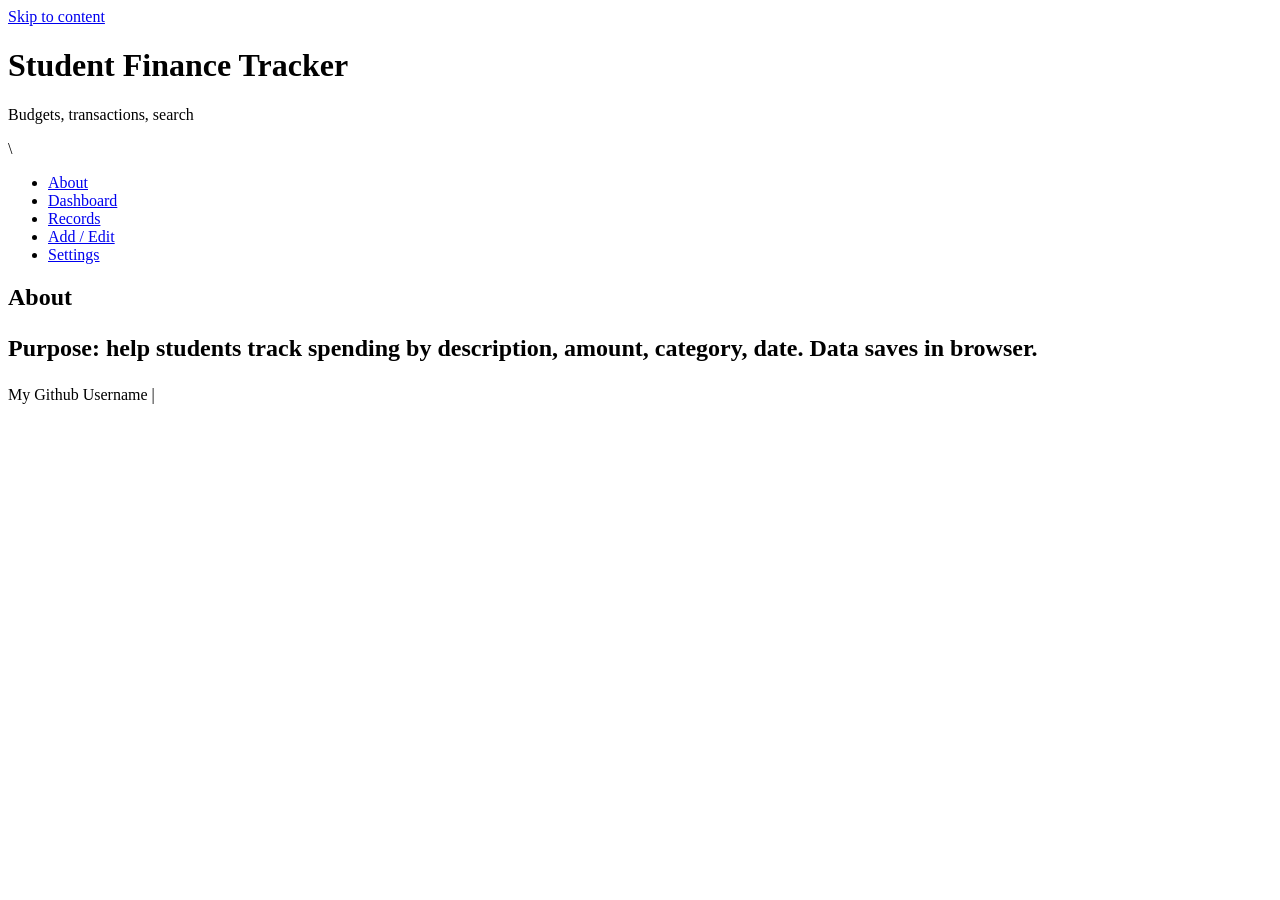
==== index.html @ dc7d9f17 "Initial commit" ====
<!DOCTYPE html>
<html lang="en">
<head>
    <meta charset="UTF-8">
    <meta name="viewport" content="width=device-width, initial-scale=1.0">
    <title>Student Finance Tracker</title>

    <link rel = "stylesheet" href="styles/main.css">
</head>
<body>
 <a class="skip-link" href="#main">Skip to content</a>

 <header>
<h1> Student Finance Tracker</h1>
<p> Budgets, transactions, search</p>
<nav aria-label="Main navigation">\
<ul>
<li><a href="#about">About</a></li>
<li><a href="#dashboard">Dashboard</a></li>
<li><a href="#records">Records</a></li>
<li><a href="#form-section">Add / Edit</a></li>
<li><a href="#settings">Settings</a></li>

</ul>
</nav>

</header>
<main id = "main" tabindex="-1">
<section id = "about" aria-labelledby="about-h">
<h2 id = "about-h">About
<p>Purpose: help students track spending by description, amount, category, date. Data saves in browser.</p></h2>
<Contact: <a href="https://github.com/Kabi-J-Paul">My Github Username</a> | 
</section>




</main>
</body>

</html>
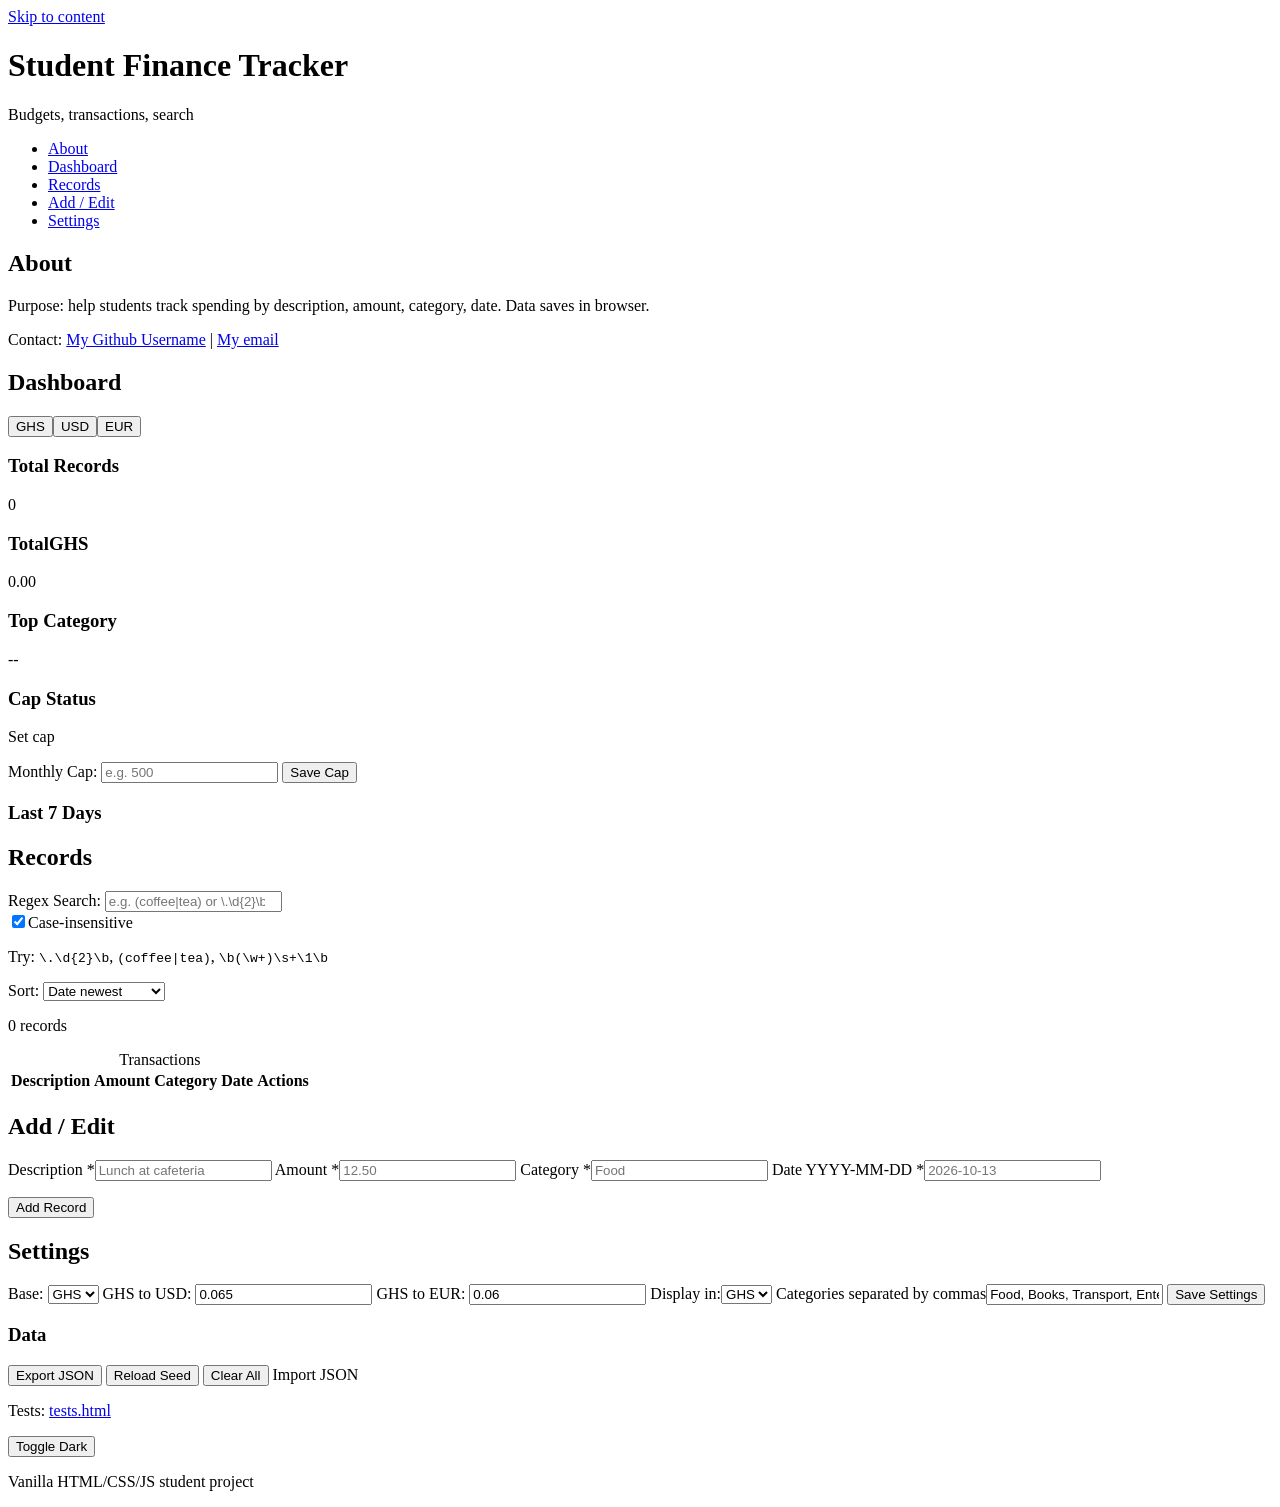
==== commit 21551301: "M1 - Spec & Wireframes (10%): sketches, data model, a11y plan" ====
--- a/index.html
+++ b/index.html
@@ -13,7 +13,7 @@
  <header>
 <h1> Student Finance Tracker</h1>
 <p> Budgets, transactions, search</p>
-<nav aria-label="Main navigation">\
+<nav aria-label="Main navigation">
 <ul>
 <li><a href="#about">About</a></li>
 <li><a href="#dashboard">Dashboard</a></li>
@@ -22,20 +22,102 @@
 <li><a href="#settings">Settings</a></li>
 
 </ul>
+
 </nav>
 
 </header>
 <main id = "main" tabindex="-1">
 <section id = "about" aria-labelledby="about-h">
-<h2 id = "about-h">About
-<p>Purpose: help students track spending by description, amount, category, date. Data saves in browser.</p></h2>
-<Contact: <a href="https://github.com/Kabi-J-Paul">My Github Username</a> | 
+<h2 id = "about-h">About</h2>
+<p>Purpose: help students track spending by description, amount, category, date. Data saves in browser.</p>
+<p>Contact: <a href="https://github.com/Kabi-J-Paul">My Github Username</a> | <a href="k.kabi@alustudent.com">My email</a></p>
+</section>
+<section id="dashboard" aria-labelledby="dash-h">
+<h2 id = "dash-h">Dashboard</h2>
+<div><button type="button" data-curr = "GHS">GHS</button><button type="button" data-curr="USD">USD</button><button type="button" data-curr="EUR">EUR</button></div>
+<div class="stats-grid">
+<div class="stat-card"><h3>Total Records</h3><p id = "stat-total">0</p></div>
+<div class="stat-card"><h3>Total<span id="stat-currency">GHS</span></h3><p id="stat-sum">0.00</p></div>
+<div class="stat-card"><h3>Top Category</h3><p id="stat-top">--</p></div>
+<div class="stat-card"><h3>Cap Status</h3><p id="stat-cap-msg">Set cap</p></div>
+
+</div>
+<label for="cap-input">Monthly Cap:</label>
+<input id="cap-input" placeholder="e.g. 500">
+<button id="cap-save" type="button">Save Cap</button>
+<p id="cap-live" role="status" aria-live="polite" class = "live-msg"></p>
+<h3>Last 7 Days</h3>
+<div id="trend-chart" class="trend" role="img" aria-label="7 day bar chart"></div>
+</section>
+<section id="records" aria-labelledby="rec-h">
+<h2 id="rec-h">Records</h2>
+<label for="search-input">Regex Search:</label>
+<input id="search-input" type="search" placeholder="e.g. (coffee|tea) or \.\d{2}\b">
+<div><input type = "checkbox" id="search-case"  checked><label for="search-case" style = "display: inline">Case-insensitive</label></div>
+<p id="search-error" class="error" role="alert" hidden></p>
+<p class="hint"> Try: <code>\.\d{2}\b</code>, <code>(coffee|tea)</code>, <code>\b(\w+)\s+\1\b</code></p>
+<label for="sort-select">Sort:</label>
+<select id="sort-select">
+<option value="date-desc">Date newest</option>
+<option value="date-asc">Date Oldest</option>
+<option value="desc-az">Description A-Z</option>
+<option value="amount-asc">Amount low-high</option>
+<option value="amount-desc">Amount high-low</option>
+</select>
+
+<p id="record-count" role="status">0 records</p>
+<div class="table-wrap" role="region" aria-label="Transactions" tabindex="0">
+<table>
+<caption>Transactions</caption>
+<thead><tr><th>Description</th><th>Amount</th><th>Category</th><th>Date</th><th>Actions</th></tr></thead>
+<tbody id="records-body"></tbody>
+
+</table>
+<p id="no-records" hidden>No records yet.</p>
+<div id="cards-container"></div>
+</div>
+</section>
+<section id="form-section" aria-labelledby="form-h">
+<h2 id="form-h">Add / Edit</h2>
+<form id="record-form" novalidate>
+<input type="hidden" id="f-id">
+<label for="f-desc">Description *</label><input id="f-desc" maxlength="80" placeholder="Lunch at cafeteria"><small class="error" id="e-desc"></small>
+<label for="f-amount">Amount *</label><input id="f-amount" placeholder="12.50"><small class="error" id="e-amount"></small>
+<label for="f-cat">Category *</label><input id="f-cat" list="cat-list" placeholder="Food"><datalist id="cat-list"></datalist><small class="error" id="e-cat"></small>
+<label for="f-date">Date YYYY-MM-DD *</label><input id="f-date" placeholder="2026-10-13"><small class="error" id="e-date"></small>
+<p id="form-status" role="status"></p>
+<button type="submit" id="form-submit">Add Record</button>
+<button type="button" id="form-cancel" hidden>cancel</button>
+</form>
+</section>
+
+<section id="settings" aria-labelledby="set-h">
+<h2 id="set-h">Settings</h2>
+<label for="s-base">Base: </label><select id="s-base"><option>GHS</option><option>USD</option><option>EUR</option></select>
+<label for="s-usd">GHS to USD: </label><input id="s-usd" value = "0.065">
+<label for="s-eur">GHS to EUR: </label><input id="s-eur" value = "0.06">
+<label for="s-display">Display in:</label><select id="s-display"><option>GHS</option><option>USD</option><option>EUR</option></select>
+<label for="s-cats">Categories separated by commas</label><input id="s-cats" value="Food, Books, Transport, Entertainment, Fees, Other">
+<button id="settings-save" type="button">Save Settings</button>
+<h3>Data</h3>
+<button id="btn-export" type="button">Export JSON</button>
+<button id="btn-seed" type="button">Reload Seed</button>
+<button id="btn-clear" type="button">Clear All</button>
+<label for="file-import" class="file-btn" tabindex="0"> Import JSON </label>
+<input id="file-import" type="file" accept=".json" hidden>
+
+<p>Tests: <a href="tests.html">tests.html</a></p>
+<button id="theme-toggle" type="button">Toggle Dark </button>
+
 </section>
 
 
 
 
 </main>
+<footer><p>Vanilla HTML/CSS/JS student project</p></footer>
+<div id="toast" role="status" hidden></div>
+<script type="module" src="scripts/app.js"></script>
 </body>
 
 </html>
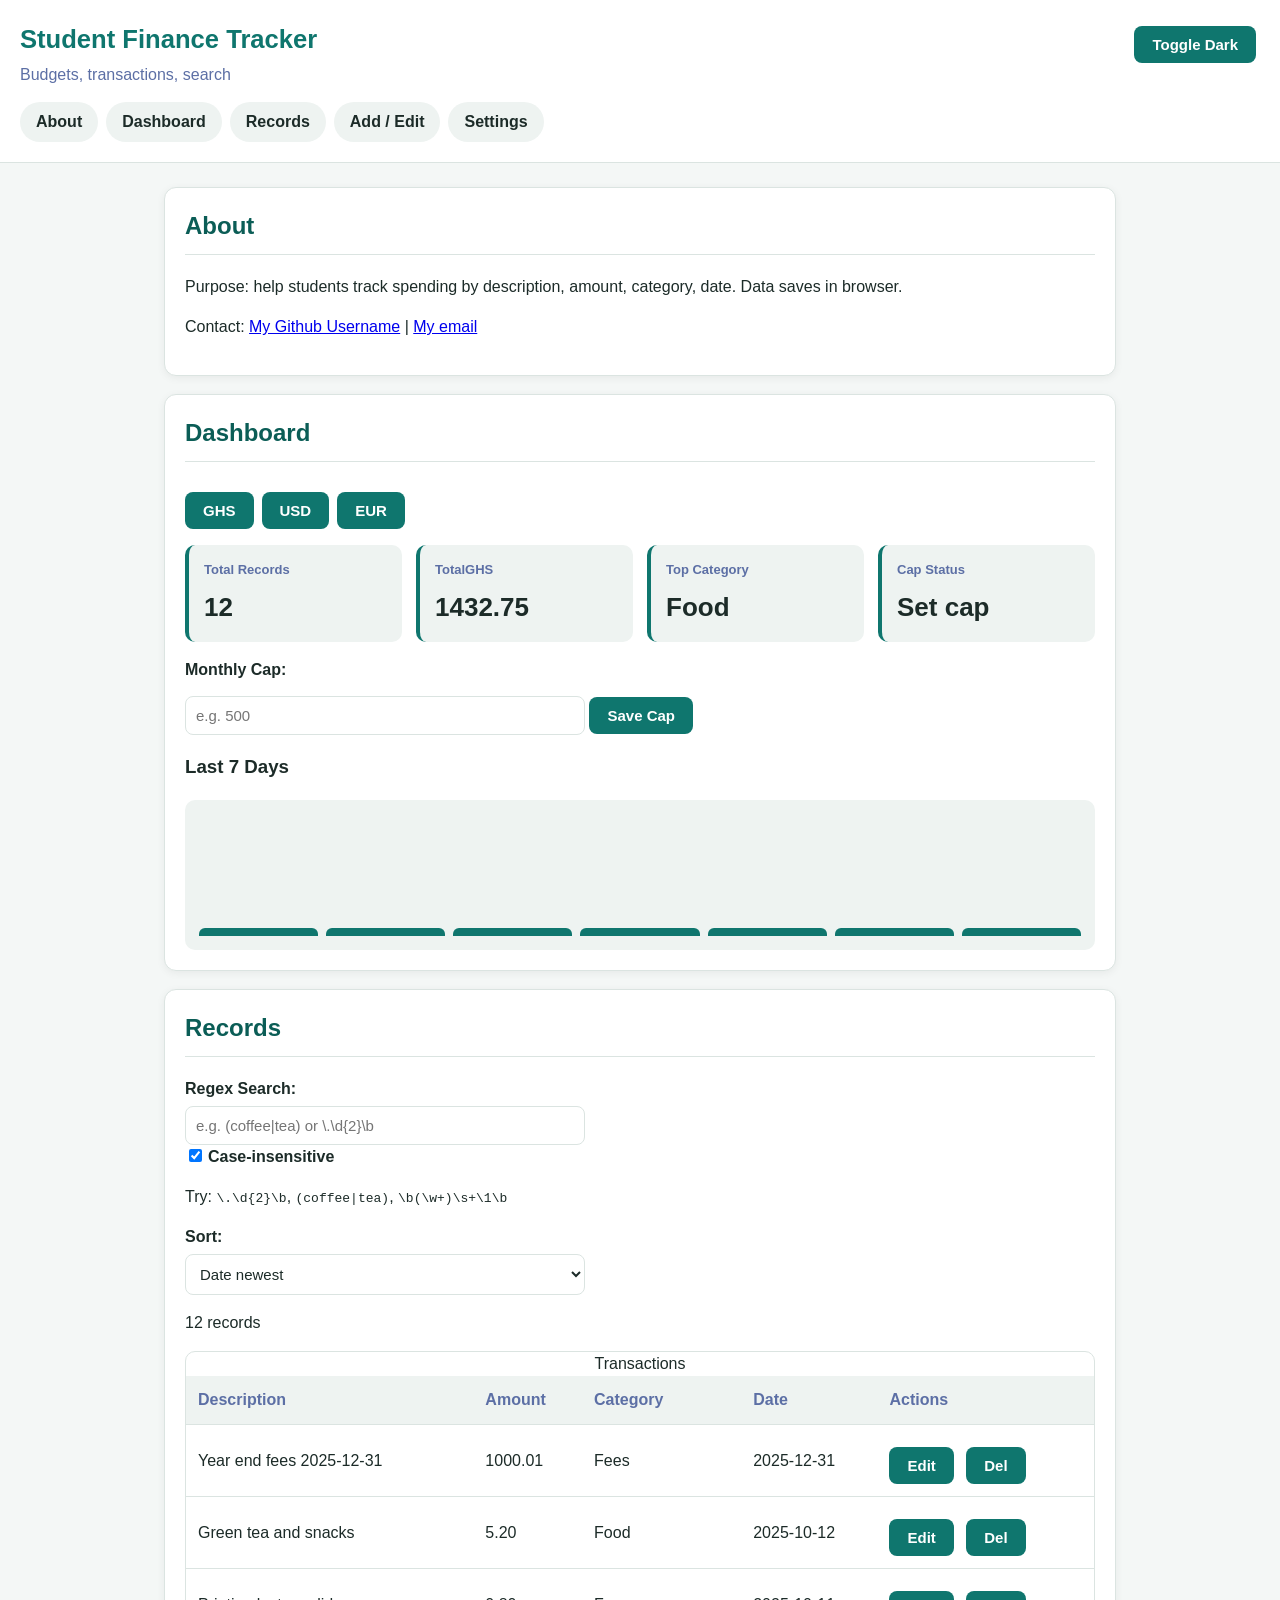
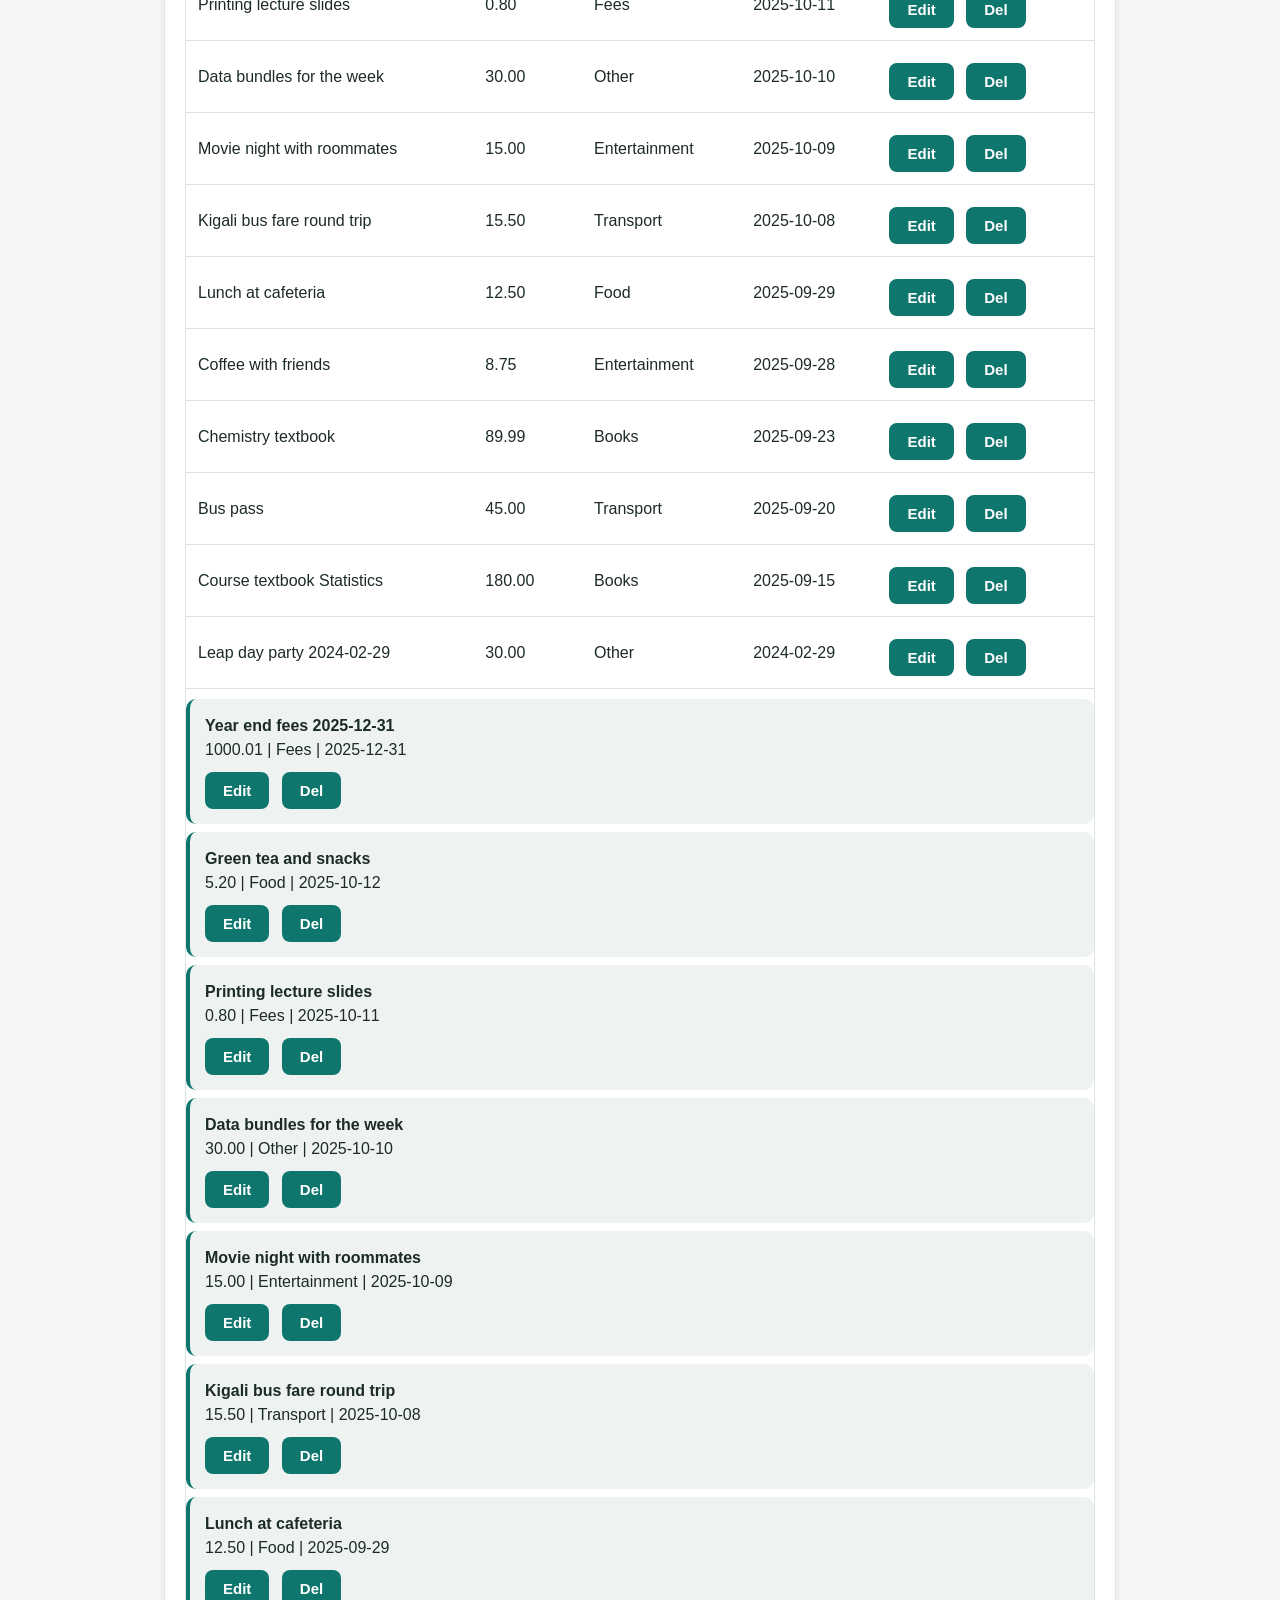
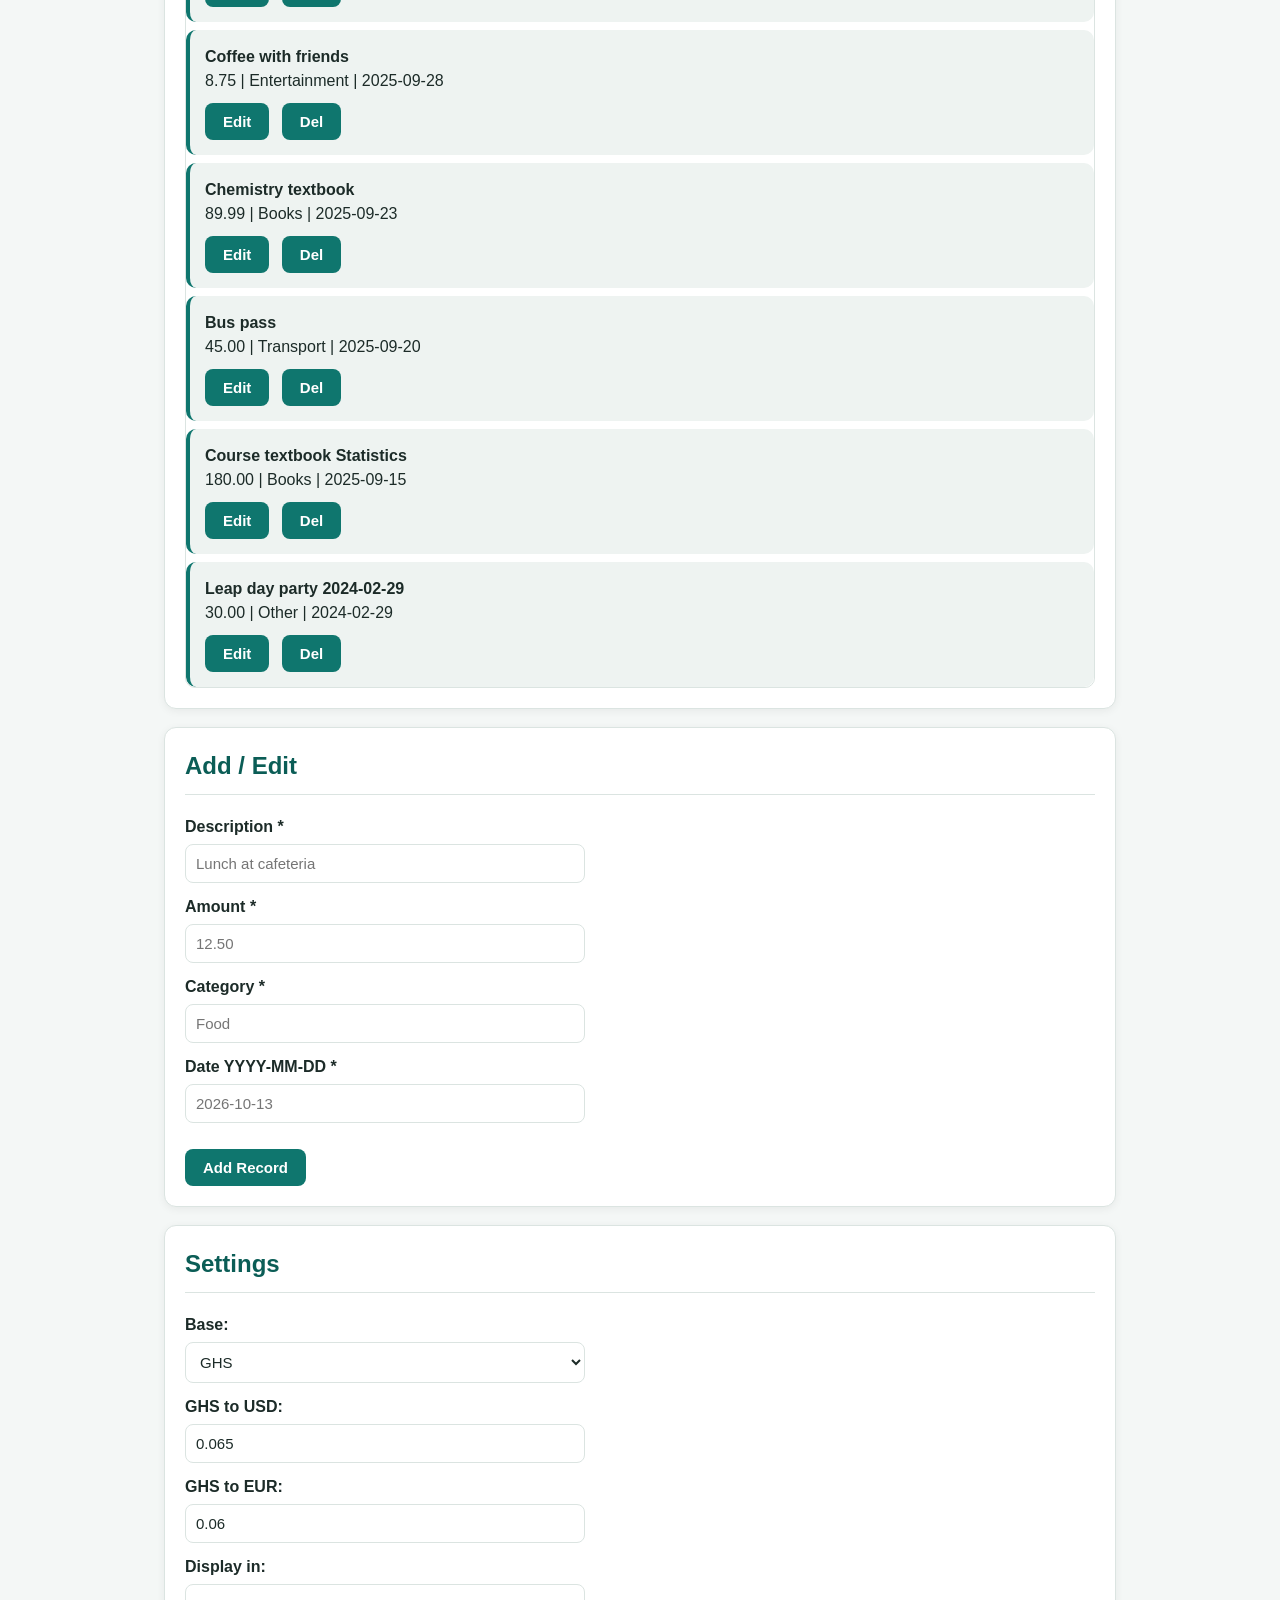
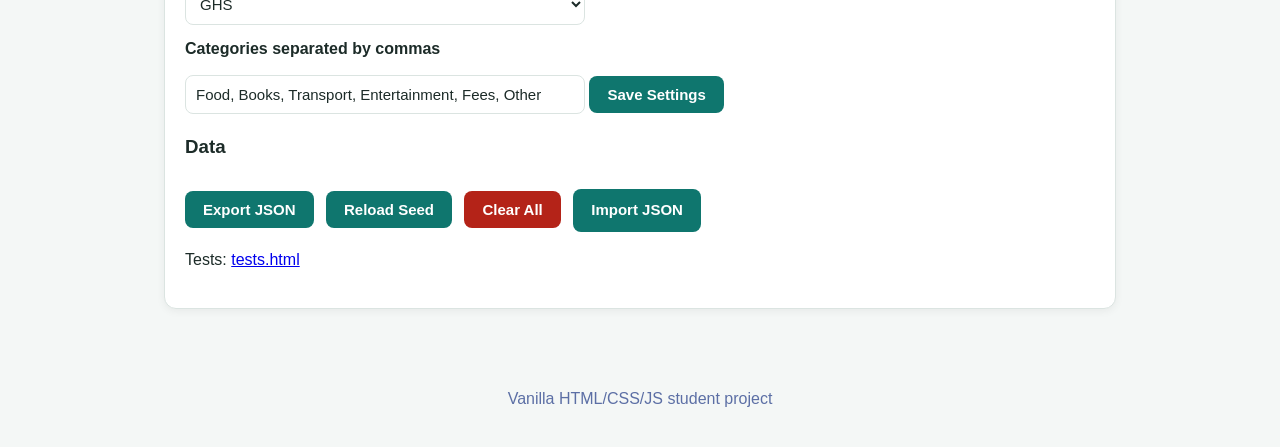
==== commit 2c744402: "M6 - Persistence + Import/Export + Settings : localStorage; JSON round-trip with validation; currenc" ====
--- a/index.html
+++ b/index.html
@@ -6,6 +6,9 @@
     <title>Student Finance Tracker</title>
 
     <link rel = "stylesheet" href="styles/main.css">
+    <script>
+        try{if(localStorage.getItem('sft-theme')==='dark')document.documentElement.classList.add('dark');}catch(e){}
+    </script>
 </head>
 <body>
  <a class="skip-link" href="#main">Skip to content</a>
@@ -13,6 +16,8 @@
  <header>
 <h1> Student Finance Tracker</h1>
 <p> Budgets, transactions, search</p>
+<button id="theme-toggle" type="button">Toggle Dark </button>
+
 <nav aria-label="Main navigation">
 <ul>
 <li><a href="#about">About</a></li>
@@ -107,7 +112,6 @@
 <input id="file-import" type="file" accept=".json" hidden>
 
 <p>Tests: <a href="tests.html">tests.html</a></p>
-<button id="theme-toggle" type="button">Toggle Dark </button>
 
 </section>
 
--- a/styles/main.css
+++ b/styles/main.css
@@ -0,0 +1,306 @@
+:root {
+--bg: #f4f7f6;
+--card: #ffffff;
+--light: #eef3f1;
+--text: #1c2b28;
+--gray: #5c6fa5;
+--border: #dbe4e1;
+--teal: #0f766e;
+--teal-dark: #0b5d56;
+--red: #b42318;
+--gold: #c9a86a;
+
+}
+
+html.dark {
+--bg: #0f1716;
+--card: #172321;
+--light:  #1e2d2a;
+--text: #e6efed;
+--gray: #9bb0ab;
+--border: #2a3b38;
+--teal: #14b8a6;
+--teal-dark: #0d9488;
+--red: #ef4444;
+
+}
+html {
+    scroll-behavior: smooth;
+}
+
+#cards-container {
+    display: flex;
+    flex-direction: column;
+    gap: 8px;
+    margin-top: 10px;
+}
+
+nav a:focus{
+    background-color: var(--teal);
+    color: white;
+}
+
+* {
+    box-sizing: border-box;
+}
+
+[hidden] {
+
+    display: none !important;
+}
+body {
+    margin: 0;
+    font-family: Arial, Helvetica, sans-serif;
+    line-height: 1.5;
+    color: var(--text);
+    background-color: var(--bg);
+
+}
+
+.skip-link {
+    position: absolute;
+    top: -50px;
+    left: 10px;
+    padding: 8px 16px;
+    background-color: var(--teal);
+    color: white;
+    border-radius: 0 0 8px 8px;
+    font-weight: bold;
+}
+.skip-link:focus {
+    top: 0;
+}
+:focus-visible {
+    outline: 3px solid var(--gold);
+    outline-offset: 2px;
+}
+header {
+    background-color: var(--card);
+    border-bottom:1px solid var(--border);
+    padding: 20px;
+    position: sticky;
+    top: 0;
+    z-index: 20;
+}
+#theme-toggle {
+
+    position: absolute;
+    top:16px;
+    right: 16px;
+}
+
+header h1 {
+    margin: 0;
+    color: var(--teal);
+    font-size:1.6rem;
+}
+header p {
+    margin: 5px 0 15px;
+    color: var(--gray);
+}
+nav ul {
+    list-style: none;
+    margin: 0;
+    padding: 0;
+    display: flex;
+    flex-direction: column;
+    gap: 8px;
+}
+nav a {
+    display: block;
+    padding: 8px 16px;
+    border-radius: 999px;
+    color: var(--text);
+    text-decoration: none;
+    background-color: var(--light);
+    font-weight: bold;
+    text-align: center;
+    transition: transform 0.2s ease;
+}
+
+nav a:hover {
+    background-color: var(--teal);
+    color: white;
+    transform: scale(1.08);
+}
+main {
+    max-width: 1000px;
+    margin: 0 auto;
+    padding: 16px;
+
+}
+section {
+    background-color: var(--card);
+    border: 1px solid var(--border);
+    border-radius: 12px;
+    padding: 20px;
+    margin-bottom: 18px;
+    box-shadow: 0 2px 8px rgba(0, 0, 0, 0.06);
+    scroll-margin-top: 150px;
+}
+section h2 {
+    margin-top: 0;
+    padding-bottom: 10px;
+    border-bottom: 1px solid var(--border);
+    color: var(--teal-dark);
+}
+
+.stats-grid {
+    display: grid;
+    grid-template-columns: 1fr;
+    gap: 14px;
+    margin: 16px 0;
+}
+
+.stat-card {
+    background-color: var(--light);
+    border-left: 4px solid var(--teal);
+    border-radius: 10px;
+    padding: 15px;
+}
+
+.stat-card h3 {
+    margin: 0;
+    font-size: 13px;
+    color: var(--gray);
+}
+
+.stat-card p {
+    margin: 8px 0 0;
+    font-size: 26px;
+    font-weight: bold;
+}
+
+.stat-card {
+    transition: transform 0.2s;
+}
+
+.stat-card:hover {
+    transform: translateY(-3px);
+}
+button:hover {
+    background-color: var(--teal-dark);
+}
+
+.trend {
+    display: flex;
+    align-items: flex-end;
+    gap: 8px;
+    height: 150px;
+    padding: 14px;
+    background-color: var(--light);
+    border-radius: 10px;
+}
+
+.trend div {
+    flex: 1;
+    background-color: var(--teal);
+    border-radius: 6px 6px 0 0;
+    min-width: 28px;
+    color: white;
+    font-size: 11px;
+    text-align: center;
+}
+label {
+    display: block;
+    margin: 12px 0 5px;
+    font-weight: bold;
+}
+input,
+select {
+    width: 100%;
+    max-width: 400px;
+    padding: 10px;
+    font-size: 15px;
+    color: var(--text);
+    background-color: var(--card);
+    border: 1px solid var(--border);
+    border-radius: 8px;
+}
+input[type="checkbox"] {
+    width: auto;
+    margin-right: 6px;
+}
+button,
+.file-btn {
+    display: inline-block;
+    padding: 10px 18px;
+    margin: 10px 8px 0 0;
+    font-size: 15px;
+    font-weight: bold;
+    color: white;
+    background-color: var(--teal);
+    border: none;
+    border-radius: 8px;
+    cursor: pointer;
+}
+
+button:hover {
+
+    background-color: var(--teal-dark);
+}
+#btn-clear {
+    background-color: var(--red);
+}
+
+.error {
+    color: var(--red);
+    font-size: 14px;
+}
+
+mark {
+    background: #fef08a;
+    padding: 0 3px;
+}
+.table-wrap {
+    overflow-x: auto;
+    border: 1px solid var(--border);
+    border-radius: 10px;
+}
+table {
+    width: 100%;
+    border-collapse: collapse;
+    min-width: 620px;
+}
+th,
+td {
+    padding: 12px;
+    text-align: left;
+    border-bottom: 1px solid var(--border);
+}
+th {
+    background-color: var(--light);
+    color: var(--gray);
+}
+#toast {
+    position: fixed;
+    bottom: 20px;
+    right: 20px;
+    padding: 12px 20px;
+    border-radius: 20px;
+    background-color: var(--text);
+    color: var(--bg);
+}
+
+footer {
+    padding: 20px;
+    text-align: center;
+    color: var(--gray);
+}
+
+@media (min-width: 768px) {
+    nav ul {
+        flex-direction: row;
+    }
+    .stats-grid {
+        grid-template-columns: 1fr 1fr;
+    }
+}
+@media (min-width: 1024px) {
+    .stats-grid {
+        grid-template-columns: 1fr 1fr 1fr 1fr;
+    }
+    main {
+        padding: 24px;
+    }
+}
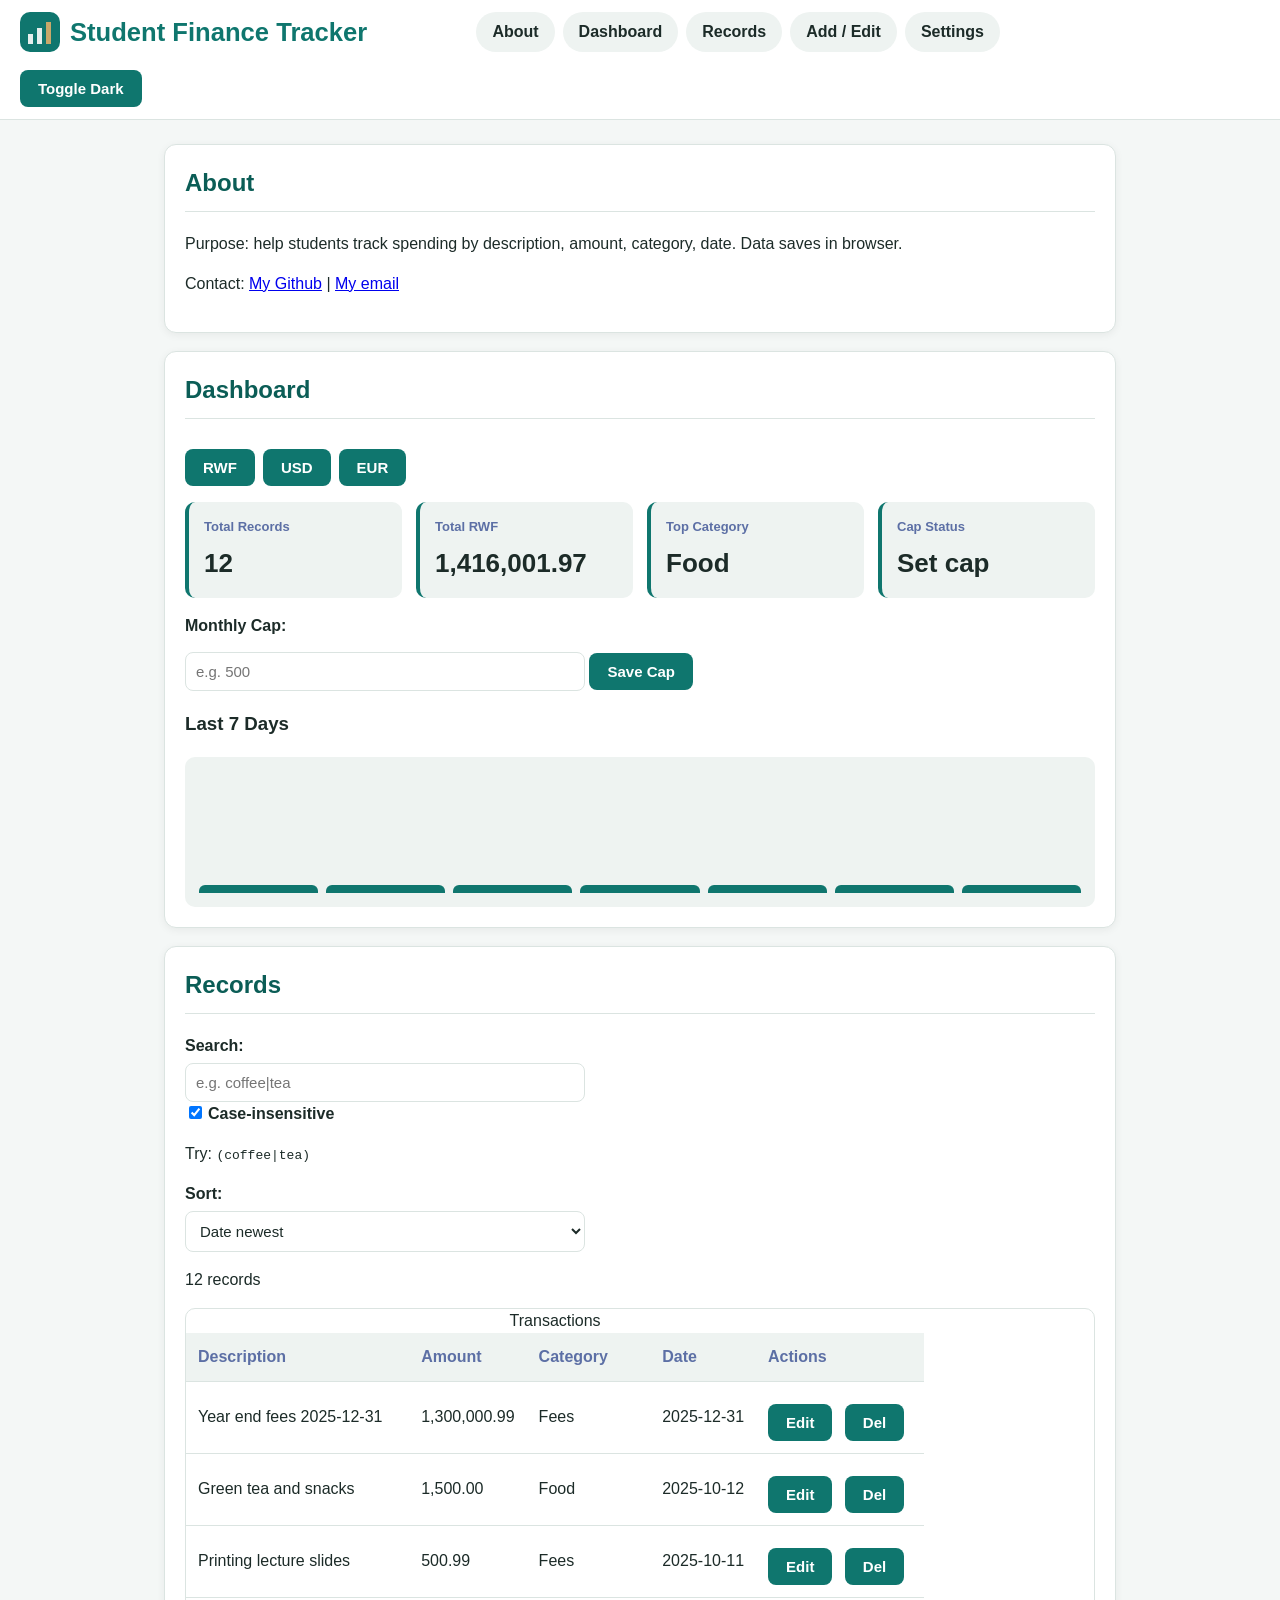
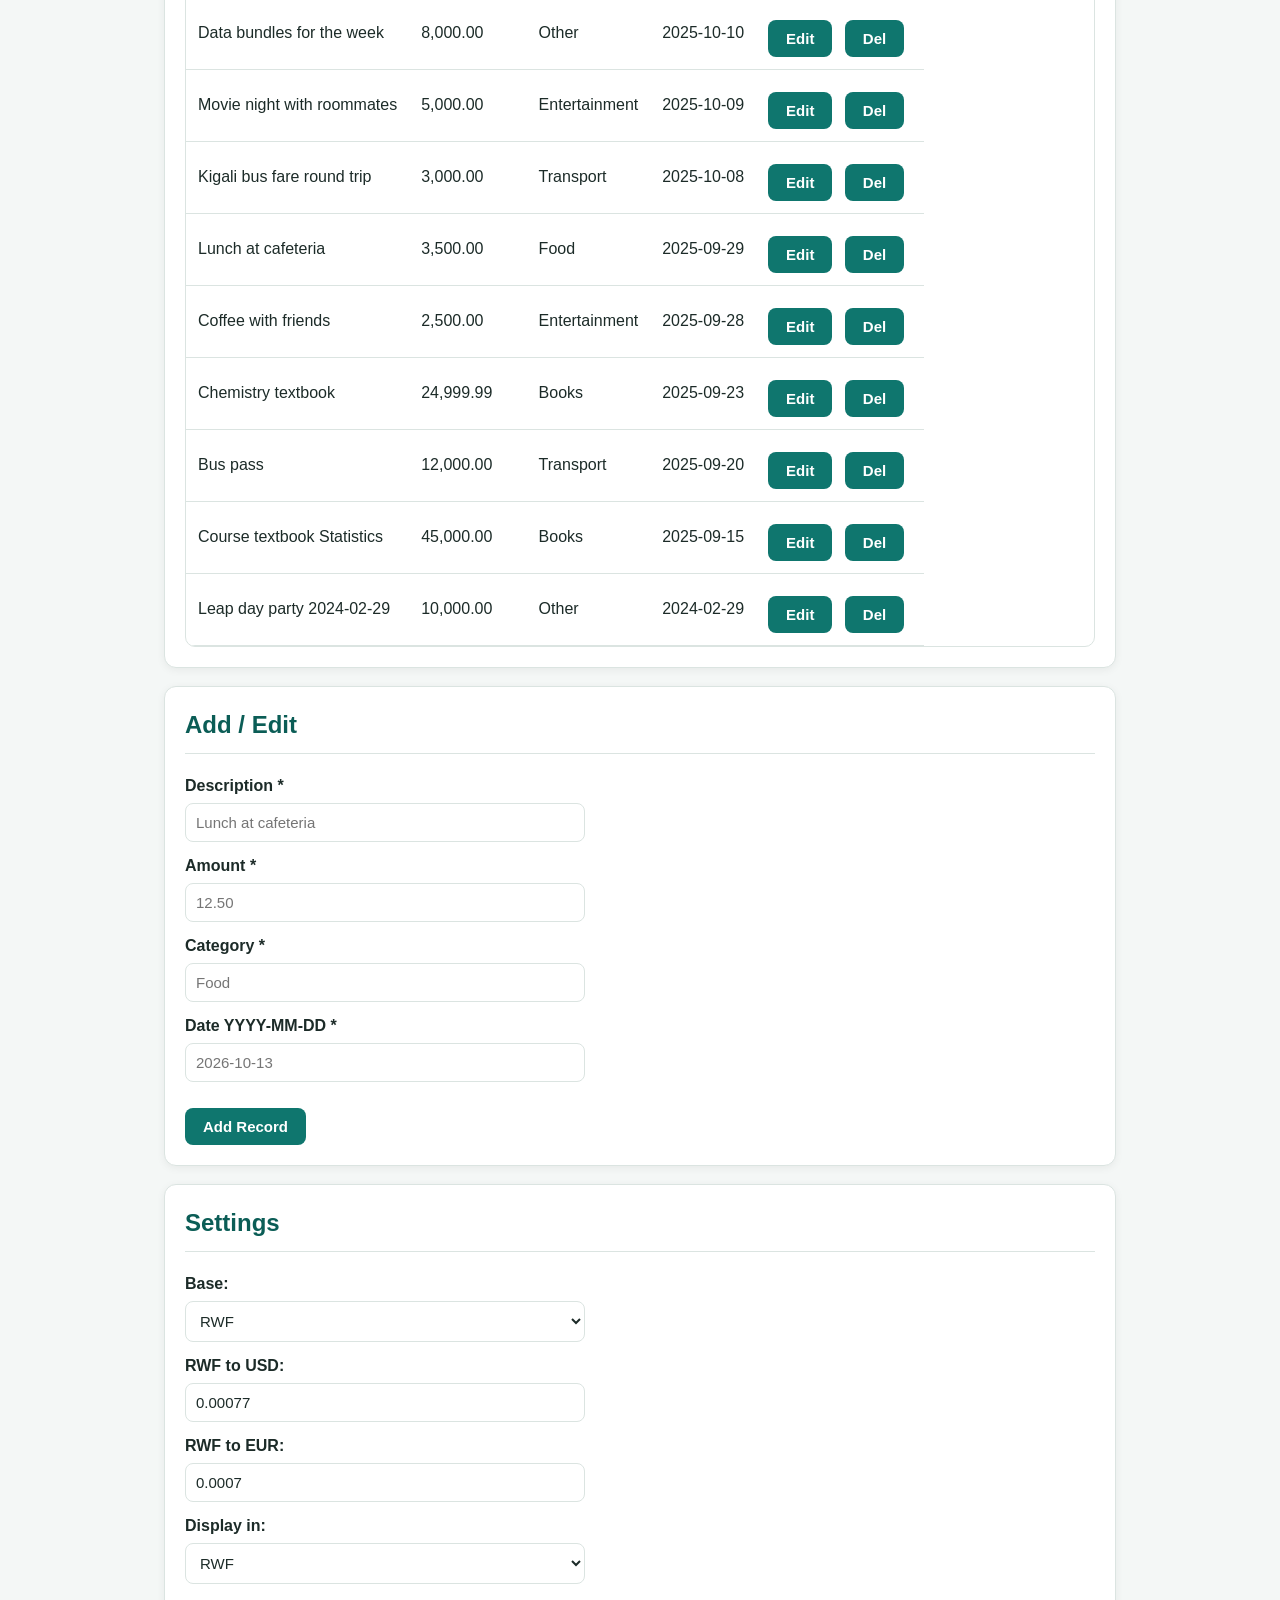
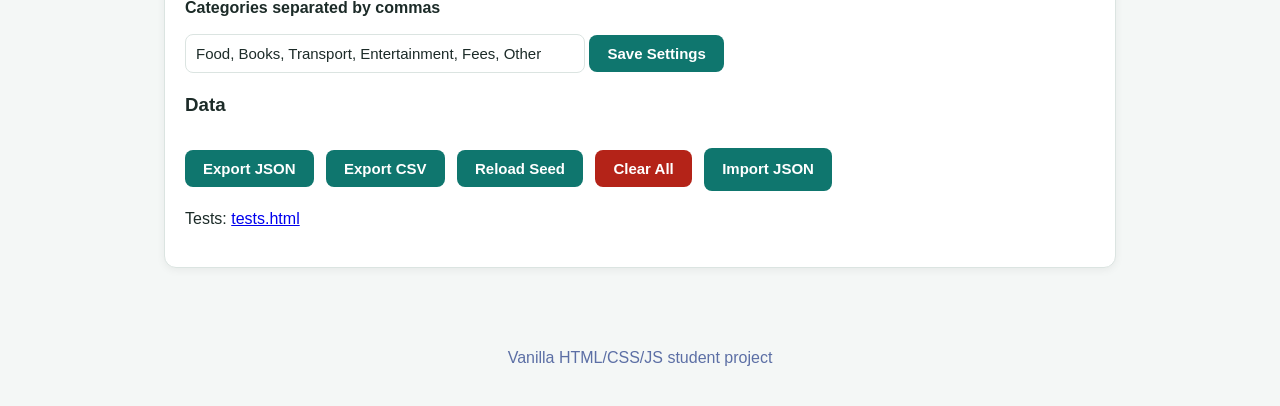
==== commit 3c921fb2: "M7 - Polish, accessibility and extra features,open commit message to see details Rework header/nav l" ====
--- a/index.html
+++ b/index.html
@@ -4,6 +4,7 @@
     <meta charset="UTF-8">
     <meta name="viewport" content="width=device-width, initial-scale=1.0">
     <title>Student Finance Tracker</title>
+    <link rel = "icon" type="img/svg+xml" href="assets/logo.svg">
 
     <link rel = "stylesheet" href="styles/main.css">
     <script>
@@ -14,9 +15,11 @@
  <a class="skip-link" href="#main">Skip to content</a>
 
  <header>
+<div class="brand">
+<img src="assets/logo.svg" alt="Student Finance Tracker logo" width="40" height="40">
 <h1> Student Finance Tracker</h1>
-<p> Budgets, transactions, search</p>
-<button id="theme-toggle" type="button">Toggle Dark </button>
+</div>
+
 
 <nav aria-label="Main navigation">
 <ul>
@@ -29,20 +32,20 @@
 </ul>
 
 </nav>
-
+<button id="theme-toggle" type="button">Toggle Dark </button>
 </header>
 <main id = "main" tabindex="-1">
 <section id = "about" aria-labelledby="about-h">
 <h2 id = "about-h">About</h2>
 <p>Purpose: help students track spending by description, amount, category, date. Data saves in browser.</p>
-<p>Contact: <a href="https://github.com/Kabi-J-Paul">My Github Username</a> | <a href="k.kabi@alustudent.com">My email</a></p>
+<p>Contact: <a href="https://github.com/Kabi-J-Paul">My Github</a> | <a href="mailto:k.kabi@alustudent.com">My email</a></p>
 </section>
 <section id="dashboard" aria-labelledby="dash-h">
 <h2 id = "dash-h">Dashboard</h2>
-<div><button type="button" data-curr = "GHS">GHS</button><button type="button" data-curr="USD">USD</button><button type="button" data-curr="EUR">EUR</button></div>
+<div><button type="button" data-curr = "RWF">RWF</button><button type="button" data-curr="USD">USD</button><button type="button" data-curr="EUR">EUR</button></div>
 <div class="stats-grid">
 <div class="stat-card"><h3>Total Records</h3><p id = "stat-total">0</p></div>
-<div class="stat-card"><h3>Total<span id="stat-currency">GHS</span></h3><p id="stat-sum">0.00</p></div>
+<div class="stat-card"><h3>Total <span id="stat-currency">RWF</span></h3><p id="stat-sum">0.00</p></div>
 <div class="stat-card"><h3>Top Category</h3><p id="stat-top">--</p></div>
 <div class="stat-card"><h3>Cap Status</h3><p id="stat-cap-msg">Set cap</p></div>
 
@@ -56,11 +59,11 @@
 </section>
 <section id="records" aria-labelledby="rec-h">
 <h2 id="rec-h">Records</h2>
-<label for="search-input">Regex Search:</label>
-<input id="search-input" type="search" placeholder="e.g. (coffee|tea) or \.\d{2}\b">
+<label for="search-input">Search:</label>
+<input id="search-input" type="search" placeholder="e.g. coffee|tea">
 <div><input type = "checkbox" id="search-case"  checked><label for="search-case" style = "display: inline">Case-insensitive</label></div>
 <p id="search-error" class="error" role="alert" hidden></p>
-<p class="hint"> Try: <code>\.\d{2}\b</code>, <code>(coffee|tea)</code>, <code>\b(\w+)\s+\1\b</code></p>
+<p class="hint"> Try: <code>(coffee|tea)</code></p>
 <label for="sort-select">Sort:</label>
 <select id="sort-select">
 <option value="date-desc">Date newest</option>
@@ -86,10 +89,10 @@
 <h2 id="form-h">Add / Edit</h2>
 <form id="record-form" novalidate>
 <input type="hidden" id="f-id">
-<label for="f-desc">Description *</label><input id="f-desc" maxlength="80" placeholder="Lunch at cafeteria"><small class="error" id="e-desc"></small>
-<label for="f-amount">Amount *</label><input id="f-amount" placeholder="12.50"><small class="error" id="e-amount"></small>
-<label for="f-cat">Category *</label><input id="f-cat" list="cat-list" placeholder="Food"><datalist id="cat-list"></datalist><small class="error" id="e-cat"></small>
-<label for="f-date">Date YYYY-MM-DD *</label><input id="f-date" placeholder="2026-10-13"><small class="error" id="e-date"></small>
+<label for="f-desc">Description *</label><input id="f-desc" maxlength="80" placeholder="Lunch at cafeteria" aria-describedby="e-desc"><small class="error" id="e-desc"></small>
+<label for="f-amount">Amount *</label><input id="f-amount" placeholder="12.50" aria-describedby="e-amount"><small class="error" id="e-amount"></small>
+<label for="f-cat">Category *</label><input id="f-cat" list="cat-list" placeholder="Food" aria-describedby="e-cat"><datalist id="cat-list"></datalist><small class="error" id="e-cat"></small>
+<label for="f-date">Date YYYY-MM-DD *</label><input id="f-date" placeholder="2026-10-13" aria-describedby="e-date"><small class="error" id="e-date"></small>
 <p id="form-status" role="status"></p>
 <button type="submit" id="form-submit">Add Record</button>
 <button type="button" id="form-cancel" hidden>cancel</button>
@@ -98,14 +101,15 @@
 
 <section id="settings" aria-labelledby="set-h">
 <h2 id="set-h">Settings</h2>
-<label for="s-base">Base: </label><select id="s-base"><option>GHS</option><option>USD</option><option>EUR</option></select>
-<label for="s-usd">GHS to USD: </label><input id="s-usd" value = "0.065">
-<label for="s-eur">GHS to EUR: </label><input id="s-eur" value = "0.06">
-<label for="s-display">Display in:</label><select id="s-display"><option>GHS</option><option>USD</option><option>EUR</option></select>
+<label for="s-base">Base: </label><select id="s-base"><option>RWF</option><option>USD</option><option>EUR</option></select>
+<label for="s-usd">RWF to USD: </label><input id="s-usd" value = "0.00077">
+<label for="s-eur">RWF to EUR: </label><input id="s-eur" value = "0.00070">
+<label for="s-display">Display in:</label><select id="s-display"><option>RWF</option><option>USD</option><option>EUR</option></select>
 <label for="s-cats">Categories separated by commas</label><input id="s-cats" value="Food, Books, Transport, Entertainment, Fees, Other">
 <button id="settings-save" type="button">Save Settings</button>
 <h3>Data</h3>
 <button id="btn-export" type="button">Export JSON</button>
+<button id="btn-export-csv" type="button">Export CSV</button>
 <button id="btn-seed" type="button">Reload Seed</button>
 <button id="btn-clear" type="button">Clear All</button>
 <label for="file-import" class="file-btn" tabindex="0"> Import JSON </label>
--- a/styles/main.css
+++ b/styles/main.css
@@ -35,6 +35,10 @@
     margin-top: 10px;
 }
 
+.table-wrap table {
+    display: none;
+}
+
 nav a:focus{
     background-color: var(--teal);
     color: white;
@@ -66,6 +70,7 @@
     color: white;
     border-radius: 0 0 8px 8px;
     font-weight: bold;
+    z-index: 30;
 }
 .skip-link:focus {
     top: 0;
@@ -77,16 +82,34 @@
 header {
     background-color: var(--card);
     border-bottom:1px solid var(--border);
-    padding: 20px;
+    padding: 12px 20px;
     position: sticky;
     top: 0;
     z-index: 20;
-}
+    display: flex;
+    flex-wrap: wrap;
+    align-items: center;
+    gap: 8px 16px;
+    justify-content: space-between;
+}
+
+.brand {
+    display: flex;
+    align-items: center;
+    gap: 10px;
+}
+.brand h1 {
+    margin: 0;
+}
+
+
 #theme-toggle {
 
-    position: absolute;
-    top:16px;
-    right: 16px;
+    position: static;
+}
+
+nav {
+    margin-right: 260px;
 }
 
 header h1 {
@@ -98,13 +121,16 @@
     margin: 5px 0 15px;
     color: var(--gray);
 }
+
 nav ul {
     list-style: none;
     margin: 0;
     padding: 0;
     display: flex;
-    flex-direction: column;
+    flex-direction: row;
     gap: 8px;
+    flex-wrap: wrap;
+
 }
 nav a {
     display: block;
@@ -136,7 +162,7 @@
     padding: 20px;
     margin-bottom: 18px;
     box-shadow: 0 2px 8px rgba(0, 0, 0, 0.06);
-    scroll-margin-top: 150px;
+    scroll-margin-top: 130px;
 }
 section h2 {
     margin-top: 0;
@@ -178,9 +204,7 @@
 .stat-card:hover {
     transform: translateY(-3px);
 }
-button:hover {
-    background-color: var(--teal-dark);
-}
+
 
 .trend {
     display: flex;
@@ -291,11 +315,26 @@
 @media (min-width: 768px) {
     nav ul {
         flex-direction: row;
+
     }
     .stats-grid {
         grid-template-columns: 1fr 1fr;
     }
-}
+
+    #cards-container {
+        display: none;
+    }
+        .table-wrap table {
+            display: block;
+        }
+
+    section {
+        scroll-margin-top: 90px;
+    }
+    }
+
+
+
 @media (min-width: 1024px) {
     .stats-grid {
         grid-template-columns: 1fr 1fr 1fr 1fr;
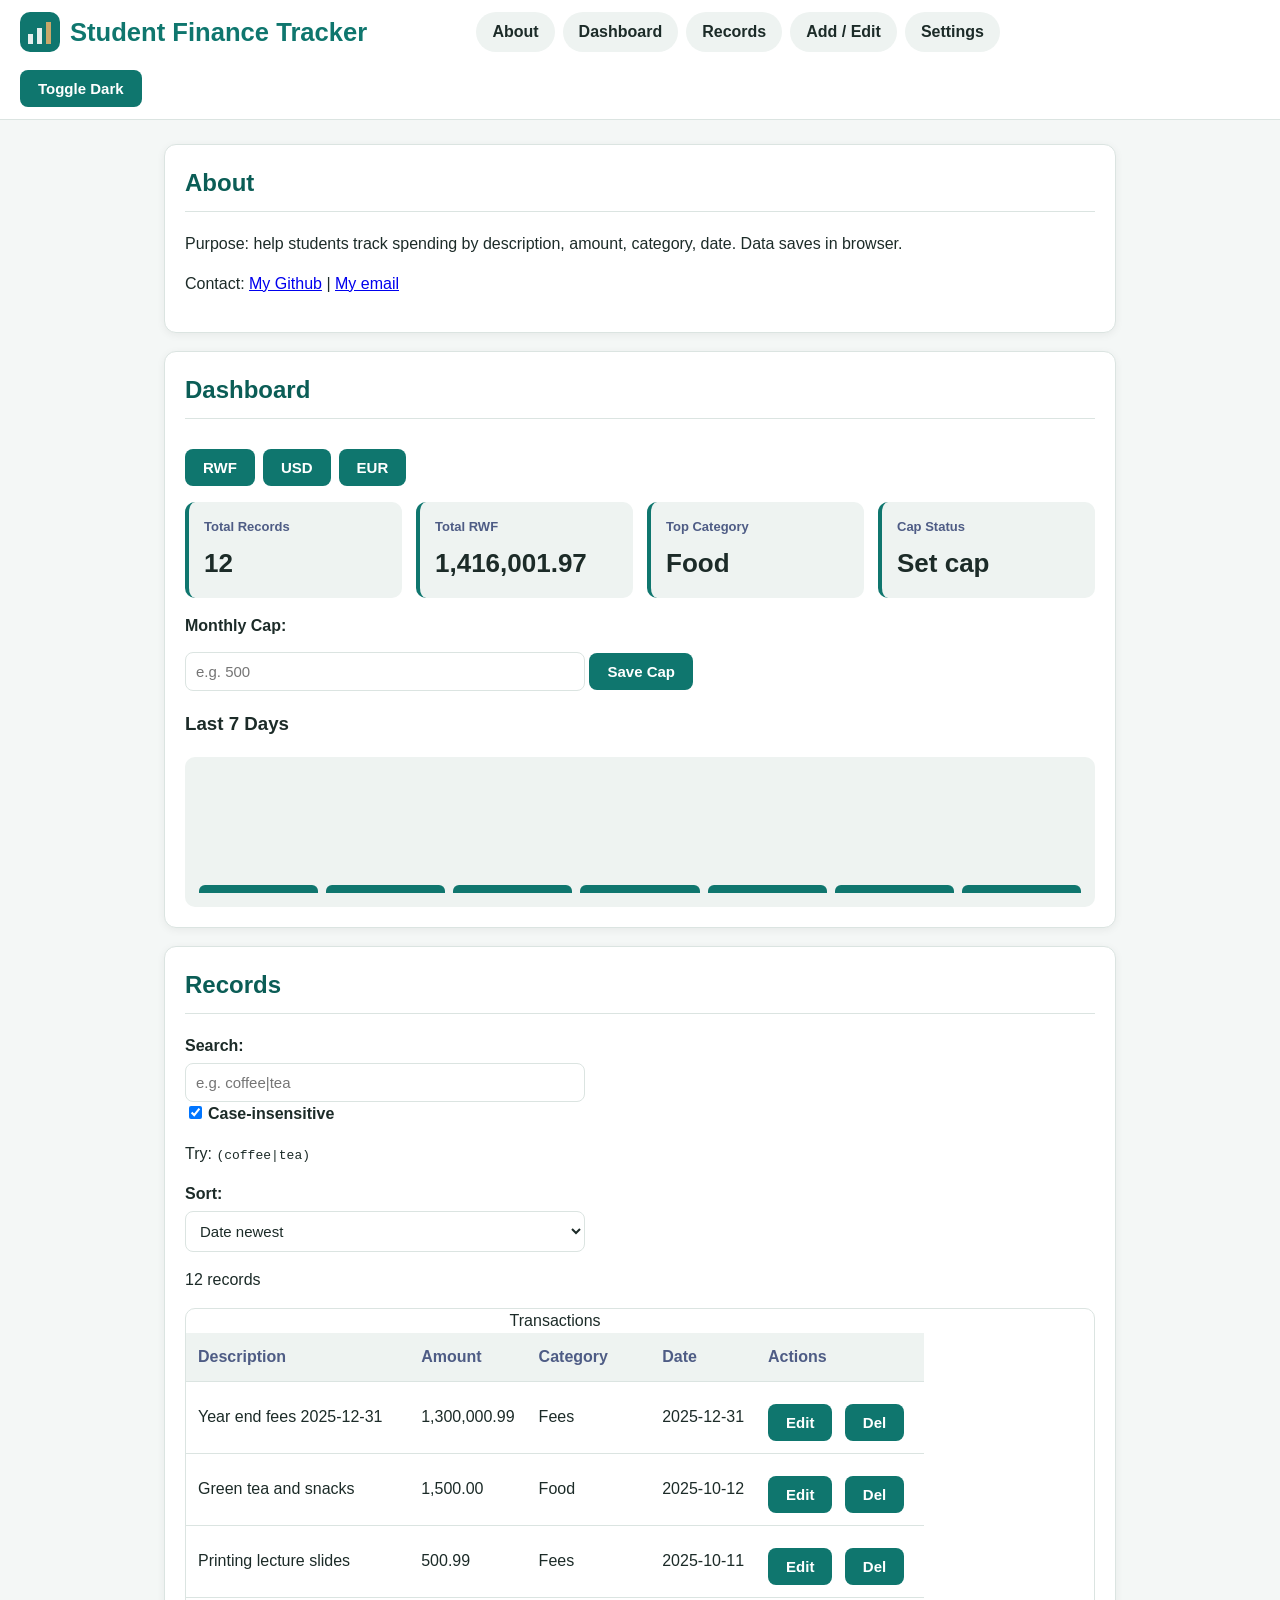
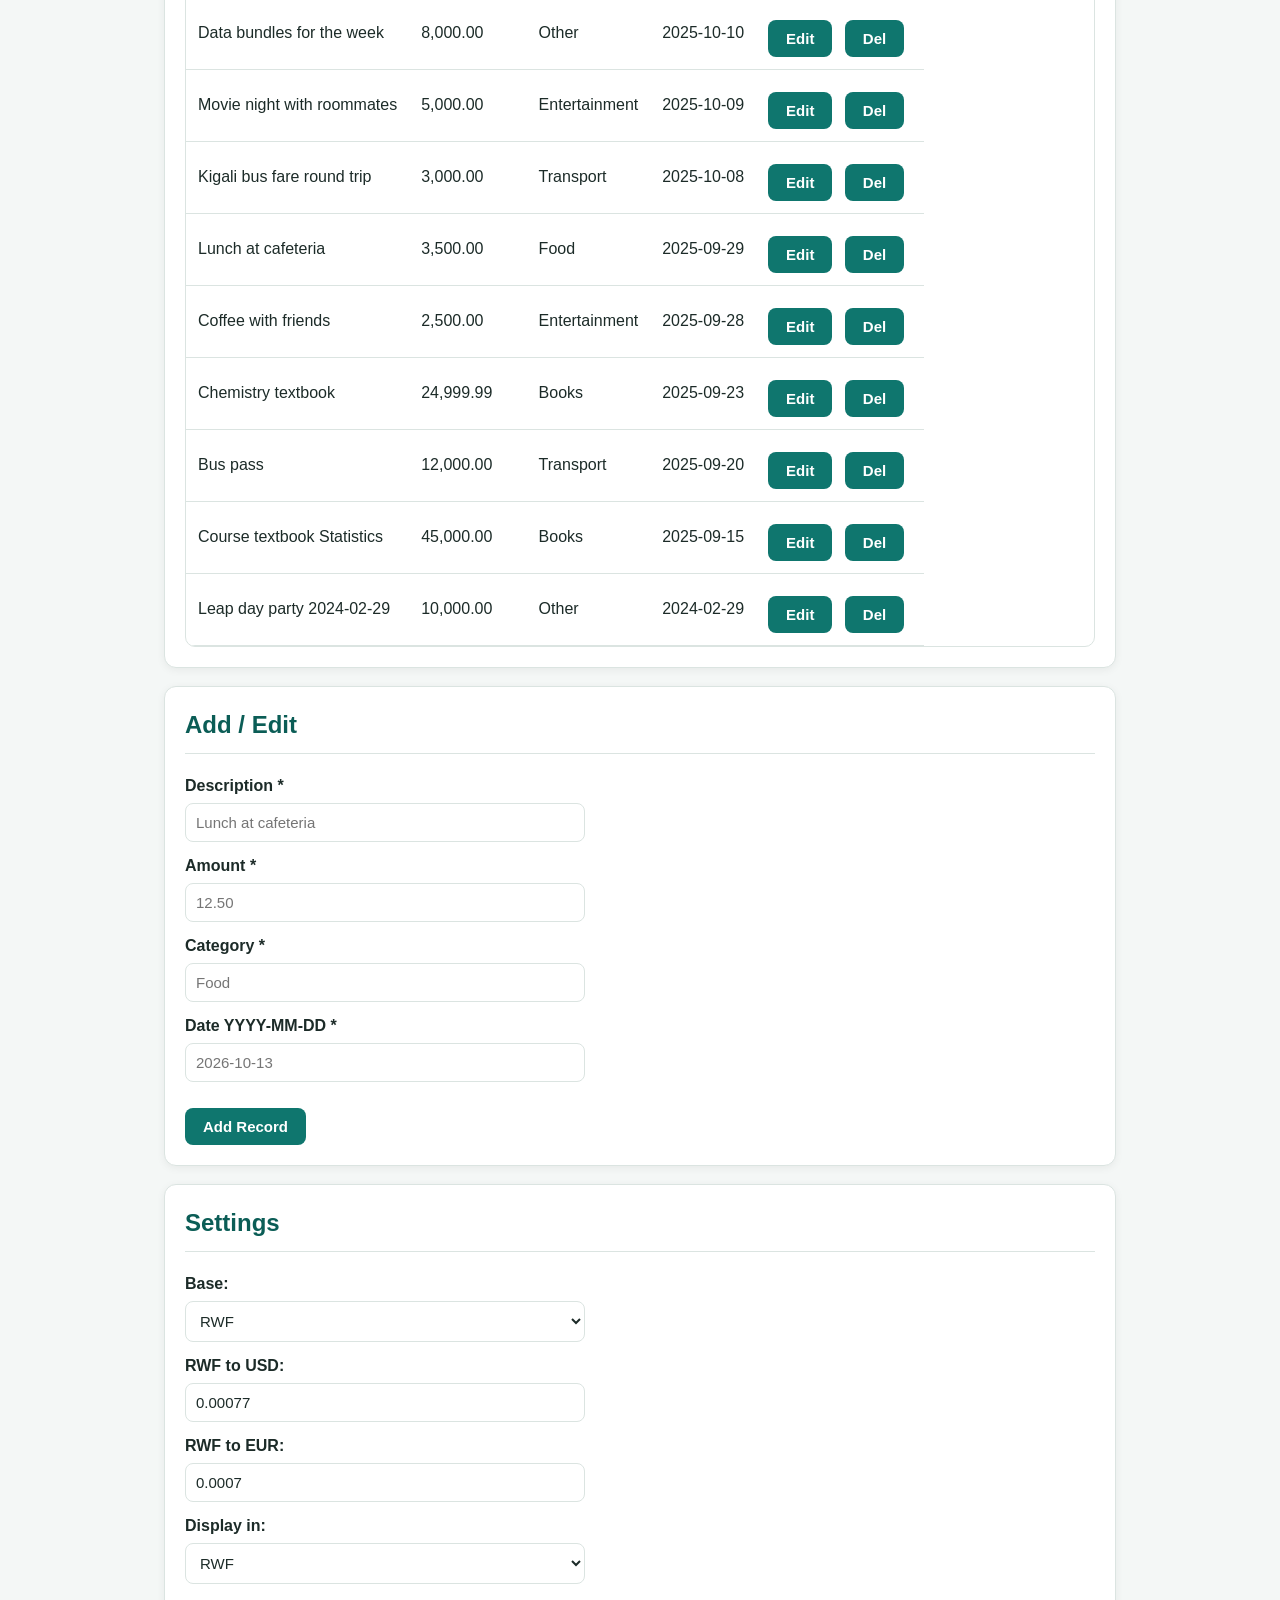
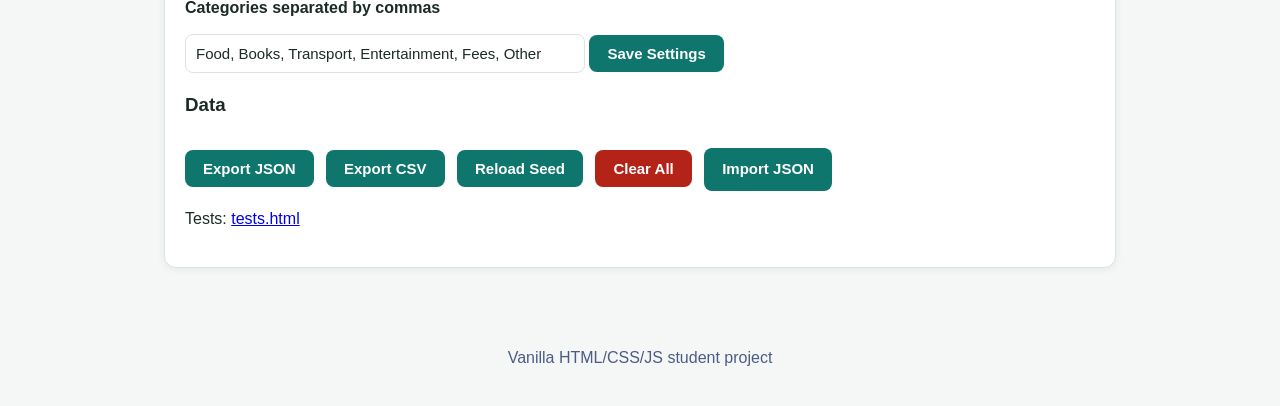
==== commit 53e2c00e: "a11y: improve contrast; live validation for all fields; add phone breakpoint; README + tests folder" ====
--- a/index.html
+++ b/index.html
@@ -115,7 +115,7 @@
 <label for="file-import" class="file-btn" tabindex="0"> Import JSON </label>
 <input id="file-import" type="file" accept=".json" hidden>
 
-<p>Tests: <a href="tests.html">tests.html</a></p>
+<p>Tests: <a href="tests/tests.html">tests.html</a></p>
 
 </section>
 
--- a/styles/main.css
+++ b/styles/main.css
@@ -3,12 +3,12 @@
 --card: #ffffff;
 --light: #eef3f1;
 --text: #1c2b28;
---gray: #5c6fa5;
+--gray: #4e5c85;
 --border: #dbe4e1;
 --teal: #0f766e;
 --teal-dark: #0b5d56;
 --red: #b42318;
---gold: #c9a86a;
+--gold: #8a6d1f;
 
 }
 
@@ -312,6 +312,36 @@
     color: var(--gray);
 }
 
+@media (max-width: 600px) {
+    header {
+        padding: 10px 12px;
+        gap: 6px 10px;
+    }
+
+    header h1 {
+        font-size: 1.25rem;
+    }
+    nav a {
+        padding: 6px 10px;
+        font-size: 14px;
+    }
+
+    nav {
+        margin-right: 0;
+
+    }
+    main {
+        padding: 12px;
+    }
+    section {
+        padding: 14px;
+        scroll-margin-top: 210px;
+    }
+    .stat-card p {
+        font-size: 22px;
+    }
+}
+
 @media (min-width: 768px) {
     nav ul {
         flex-direction: row;
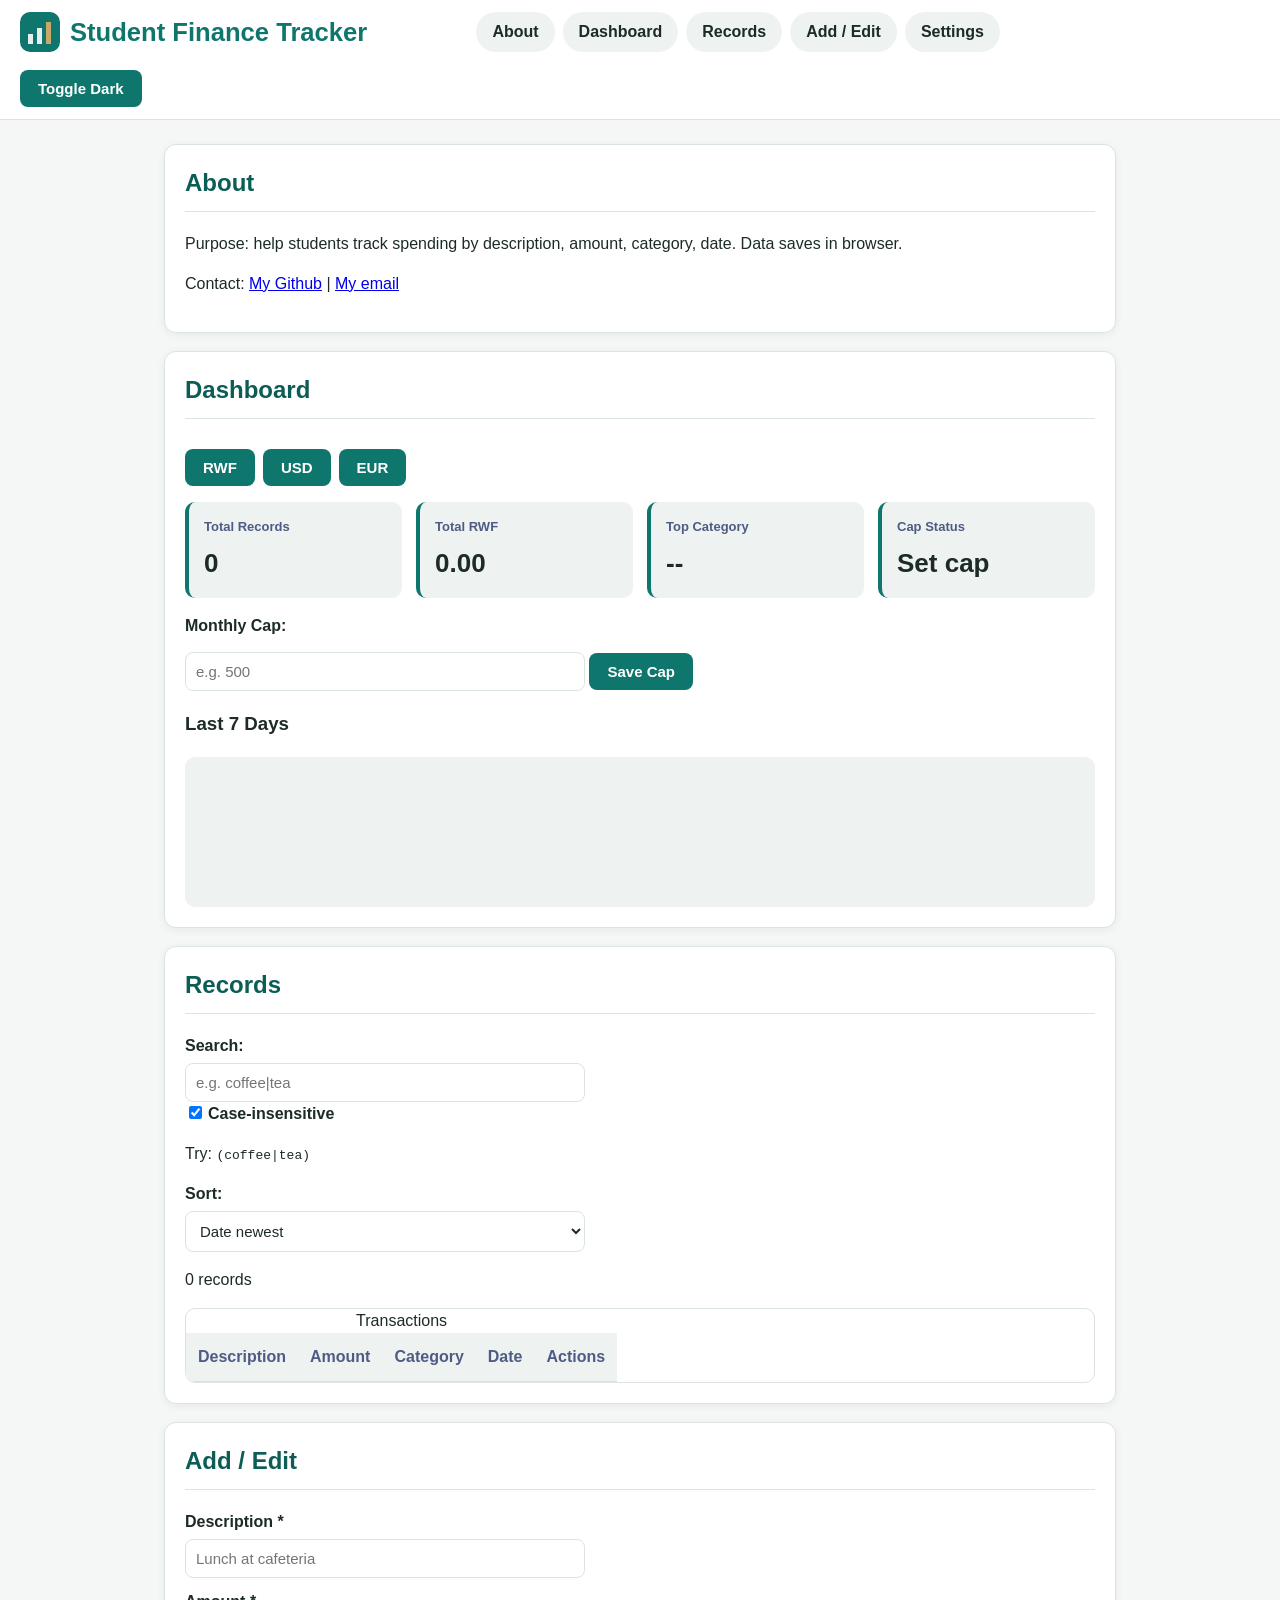
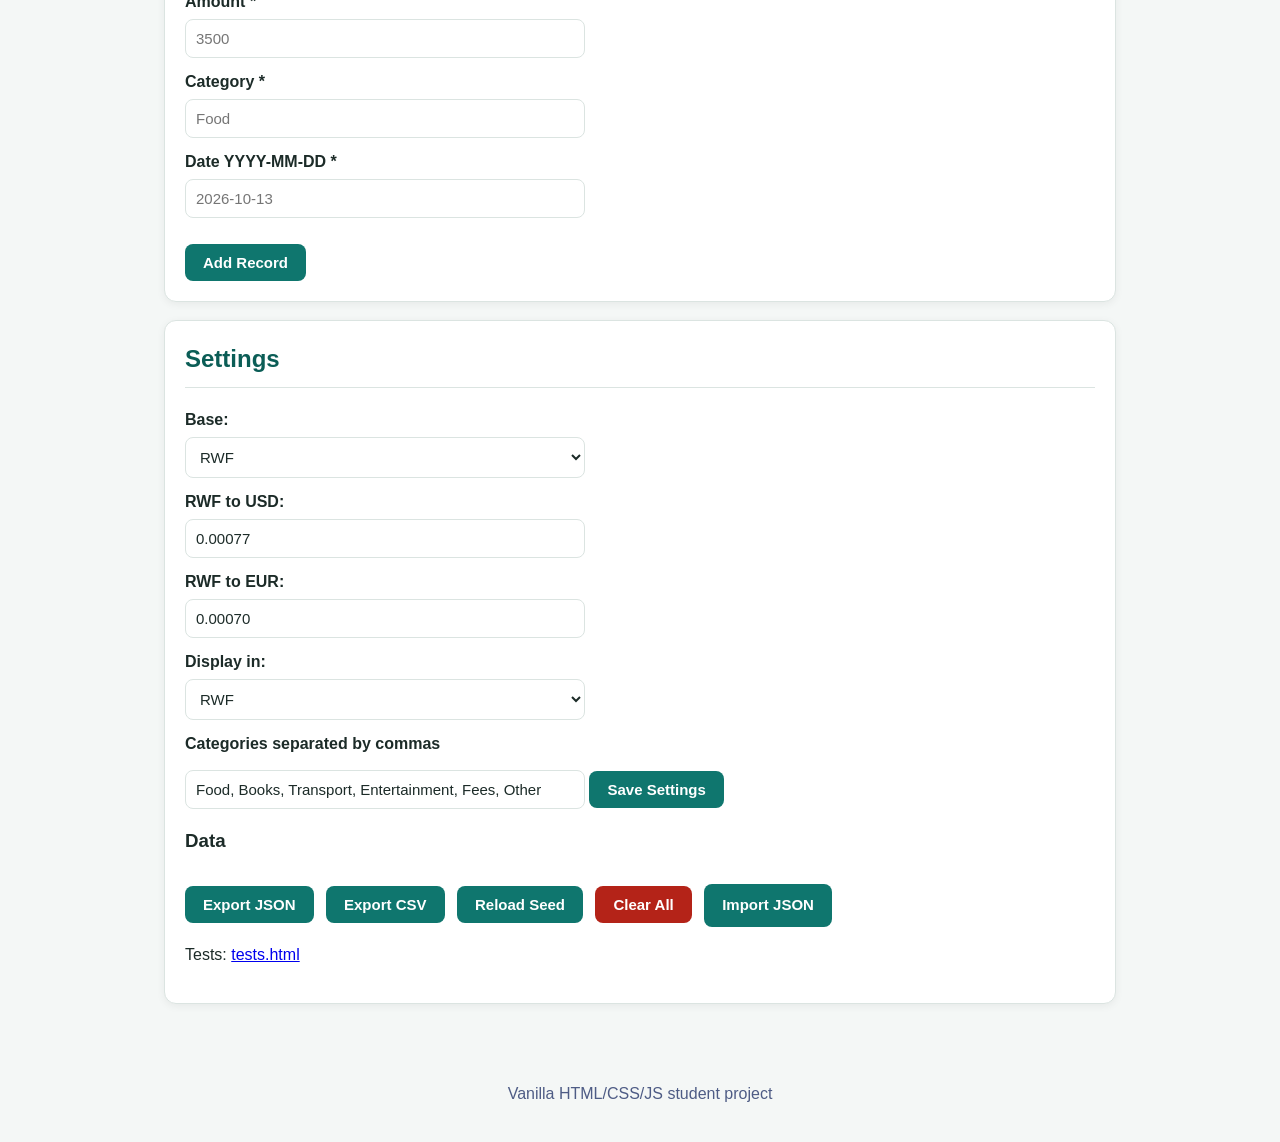
==== commit 05b3bea9: "fix: category live error; guard renderCats users entering similar categories; README/cleanup" ====
--- a/index.html
+++ b/index.html
@@ -90,7 +90,7 @@
 <form id="record-form" novalidate>
 <input type="hidden" id="f-id">
 <label for="f-desc">Description *</label><input id="f-desc" maxlength="80" placeholder="Lunch at cafeteria" aria-describedby="e-desc"><small class="error" id="e-desc"></small>
-<label for="f-amount">Amount *</label><input id="f-amount" placeholder="12.50" aria-describedby="e-amount"><small class="error" id="e-amount"></small>
+<label for="f-amount">Amount *</label><input id="f-amount" placeholder="3500" aria-describedby="e-amount"><small class="error" id="e-amount"></small>
 <label for="f-cat">Category *</label><input id="f-cat" list="cat-list" placeholder="Food" aria-describedby="e-cat"><datalist id="cat-list"></datalist><small class="error" id="e-cat"></small>
 <label for="f-date">Date YYYY-MM-DD *</label><input id="f-date" placeholder="2026-10-13" aria-describedby="e-date"><small class="error" id="e-date"></small>
 <p id="form-status" role="status"></p>
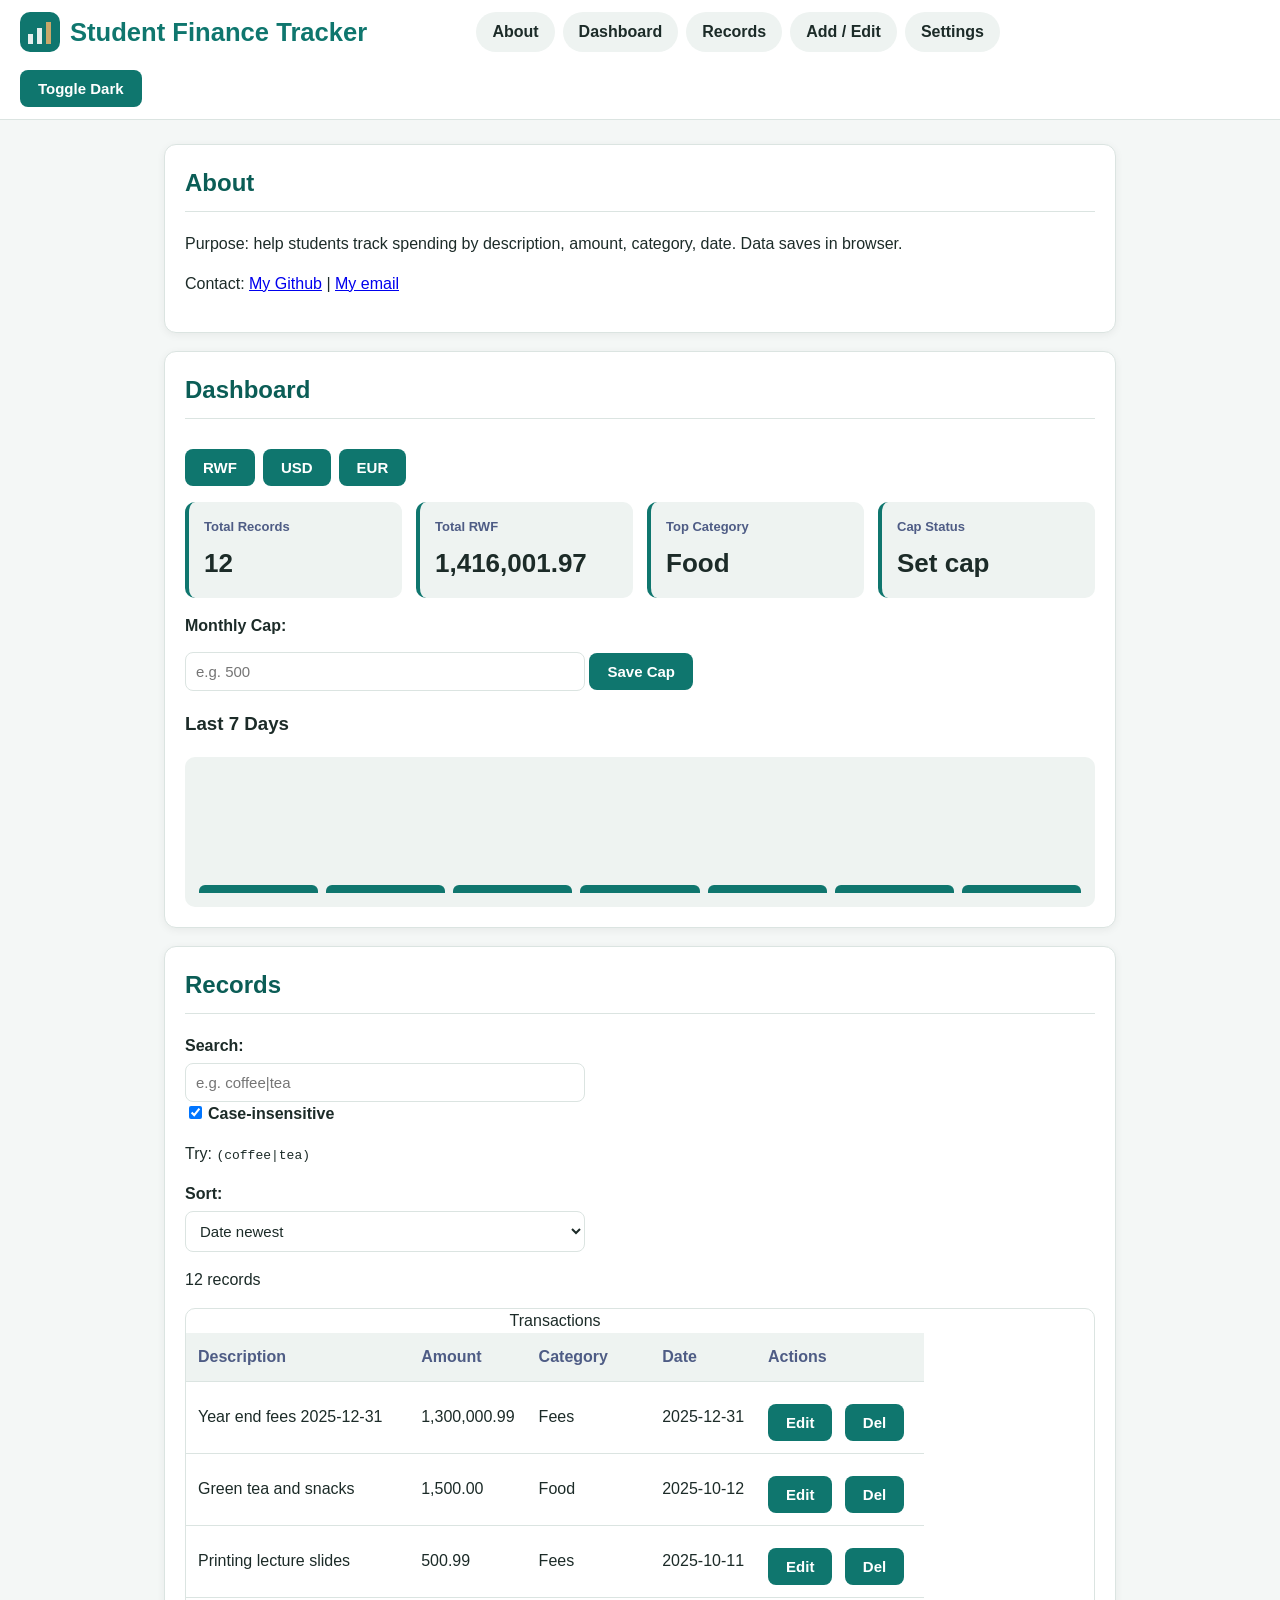
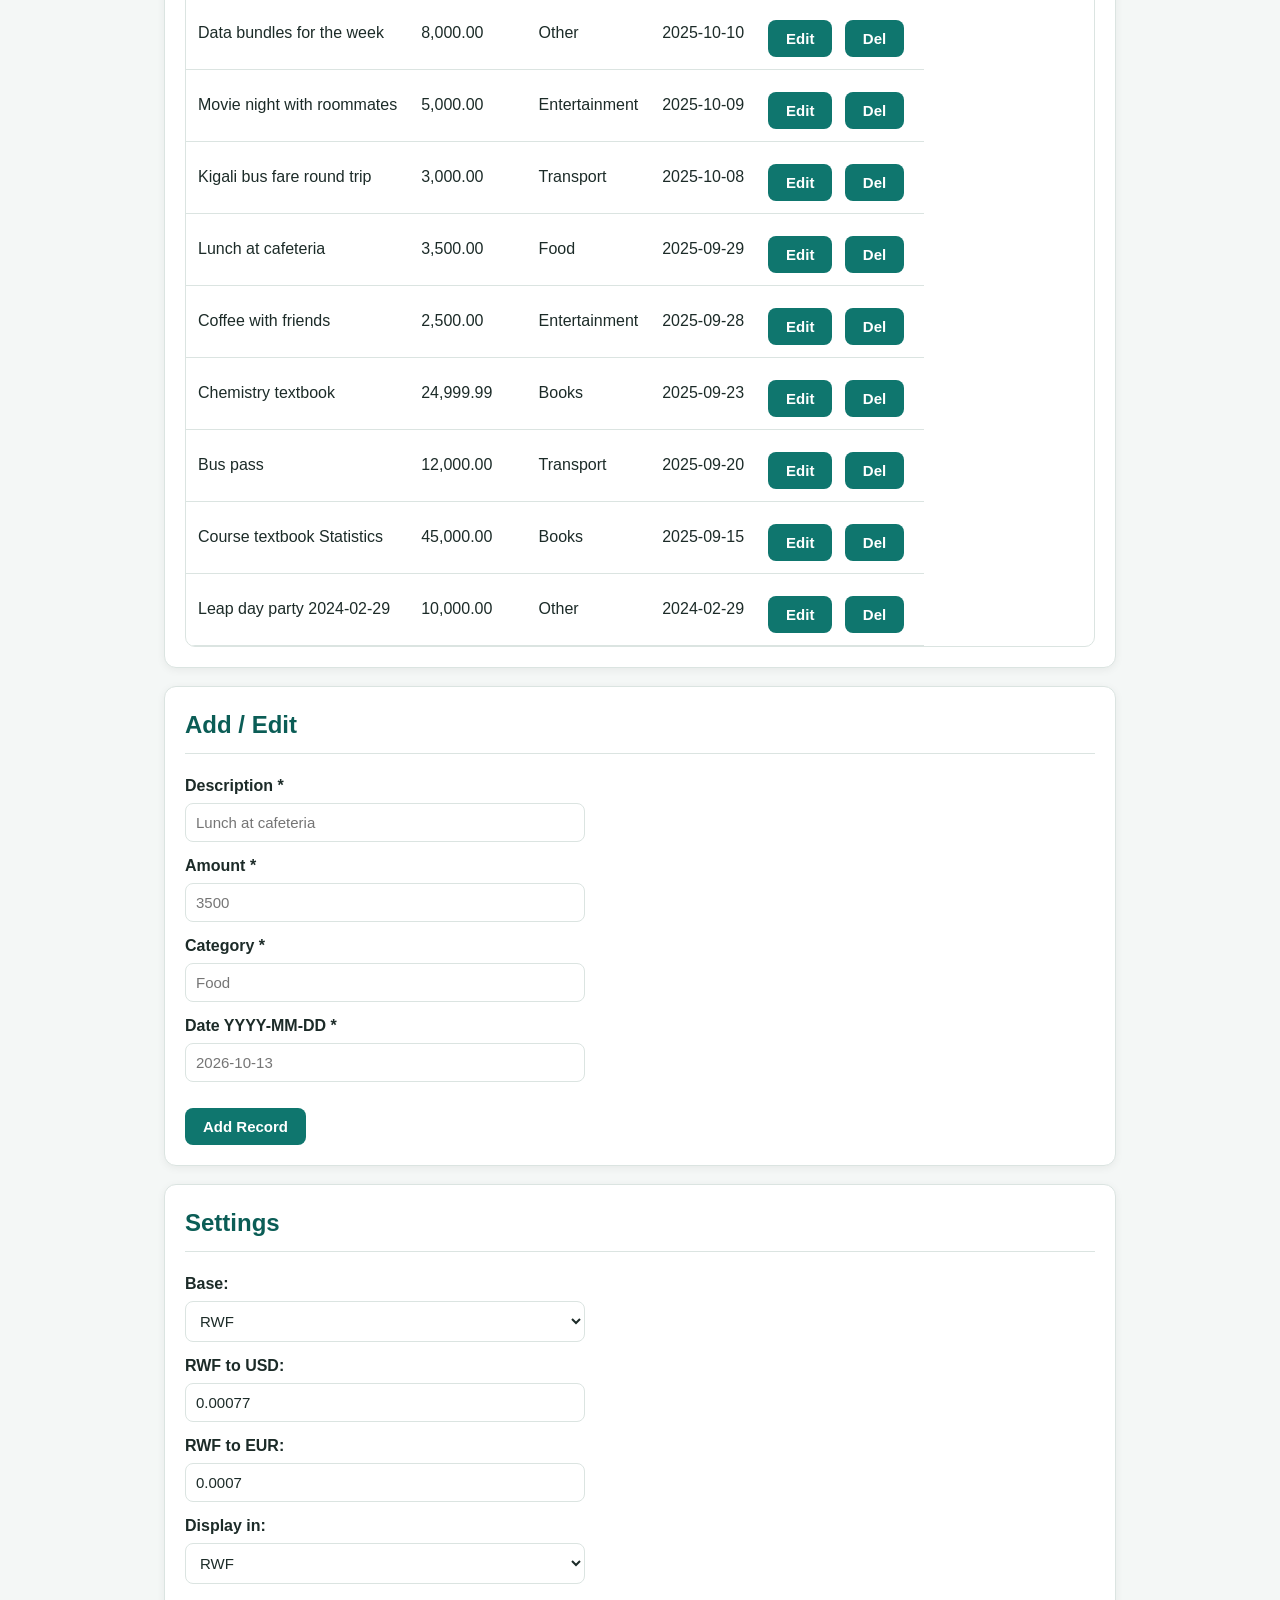
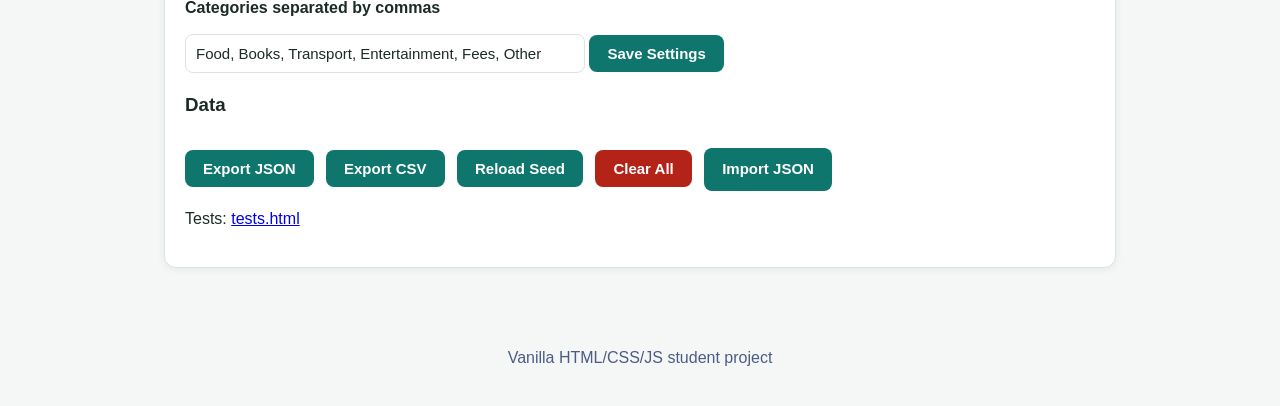
==== commit 97ead52b: "fix: remove duplicate renderCats function and correct favicon type" ====
--- a/index.html
+++ b/index.html
@@ -4,7 +4,7 @@
     <meta charset="UTF-8">
     <meta name="viewport" content="width=device-width, initial-scale=1.0">
     <title>Student Finance Tracker</title>
-    <link rel = "icon" type="img/svg+xml" href="assets/logo.svg">
+    <link rel = "icon" type="image/svg+xml" href="assets/logo.svg">
 
     <link rel = "stylesheet" href="styles/main.css">
     <script>
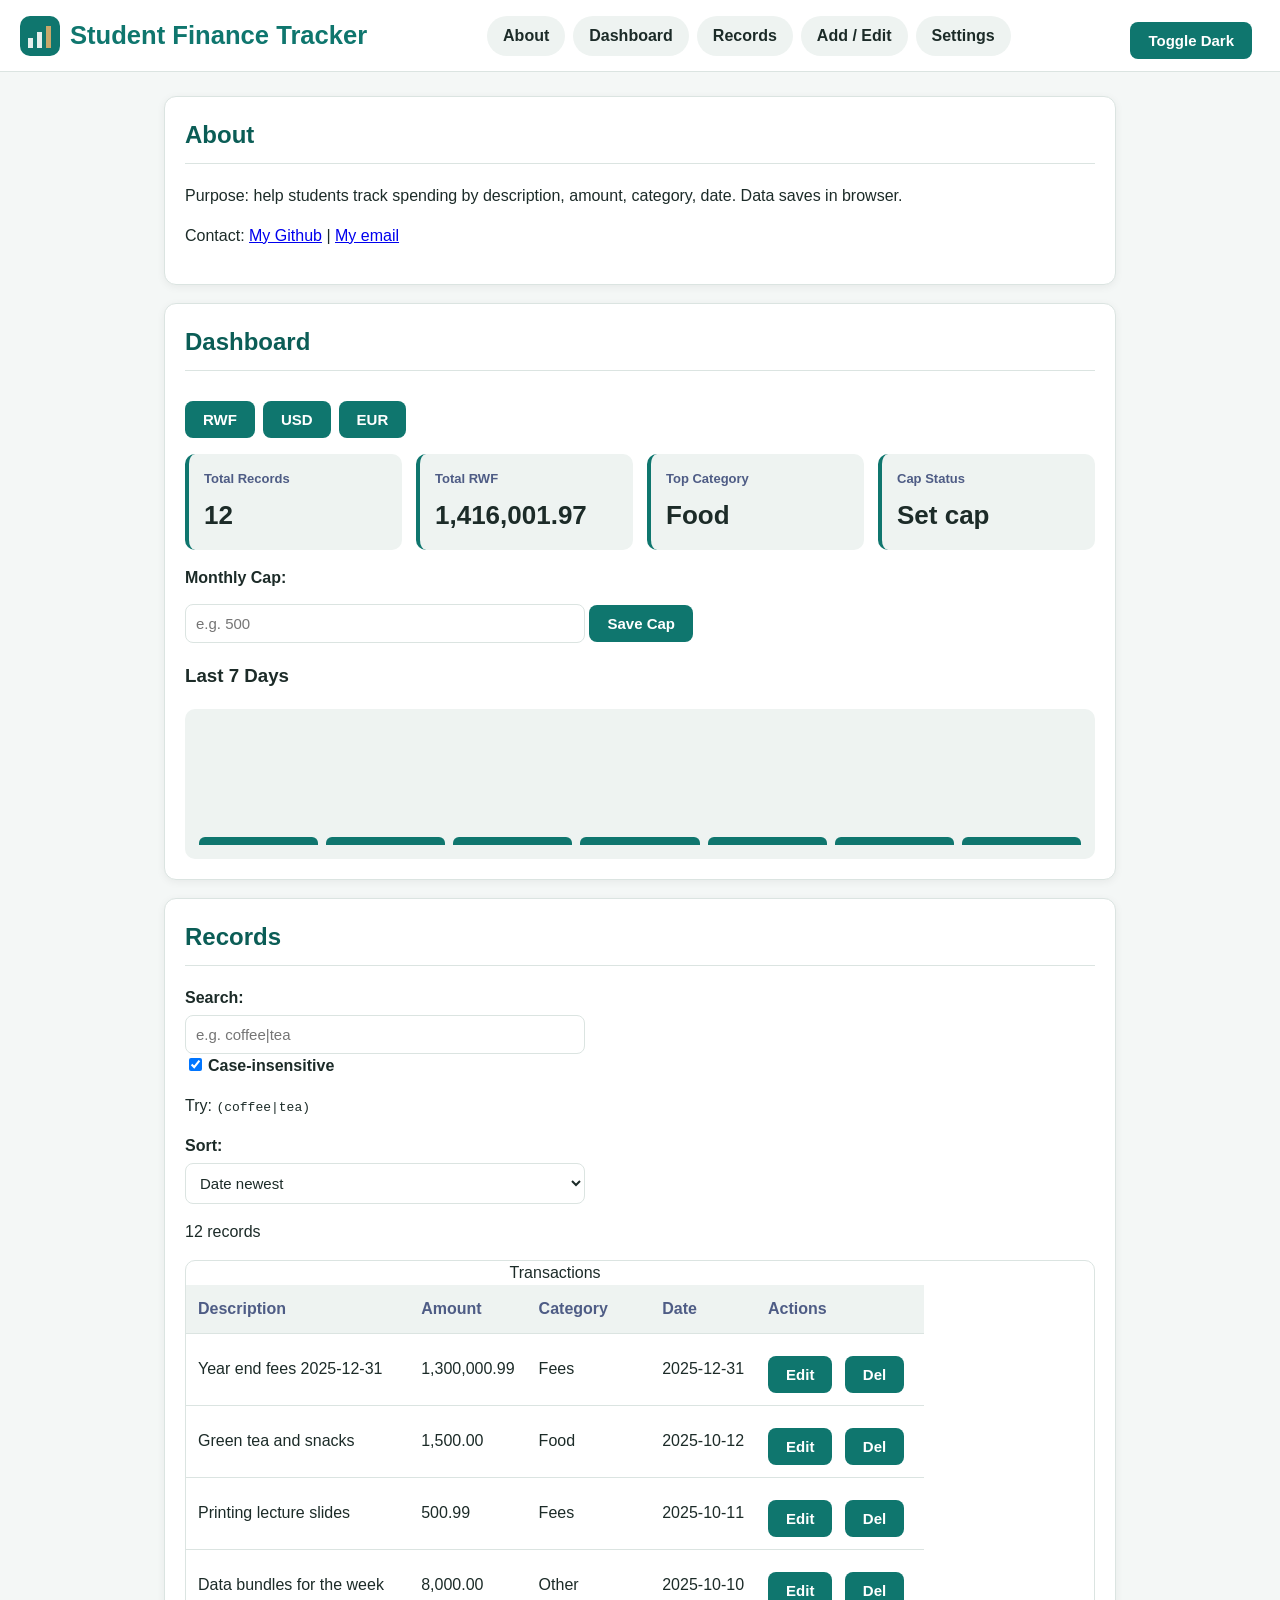
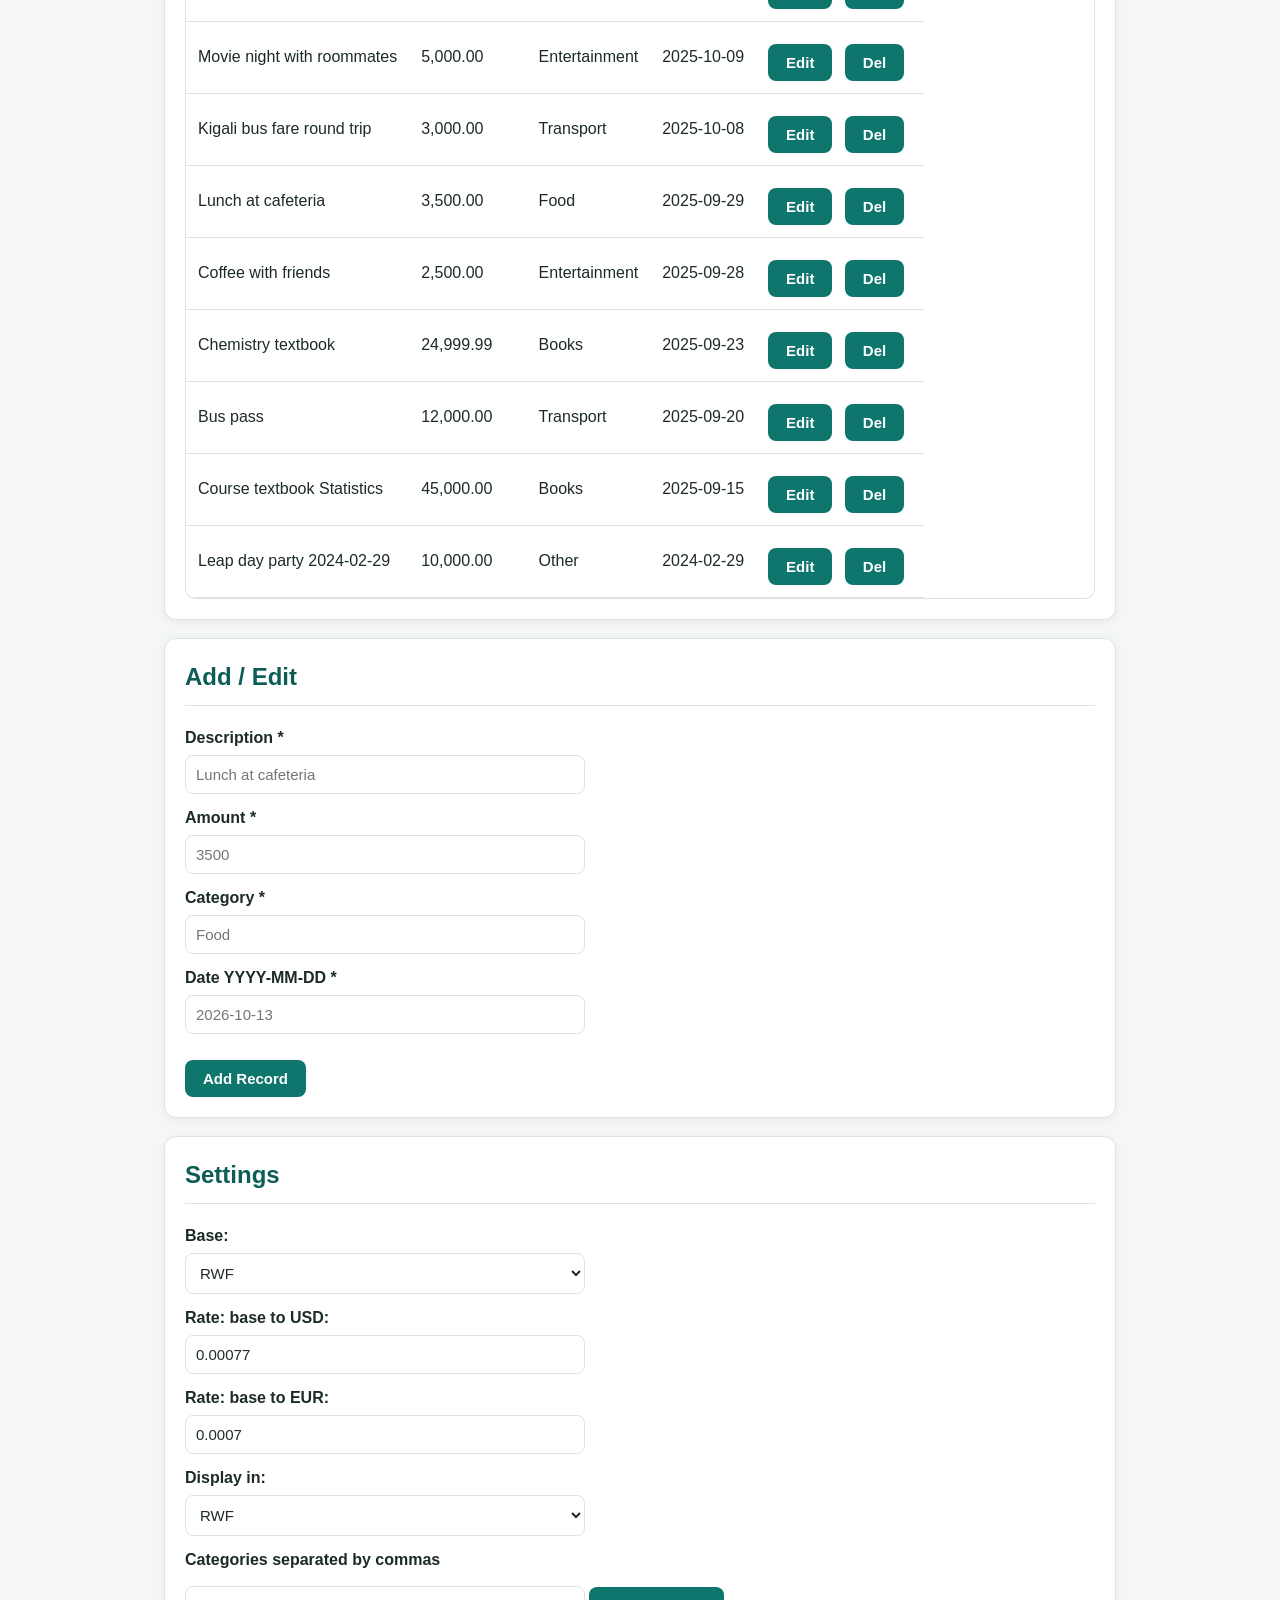
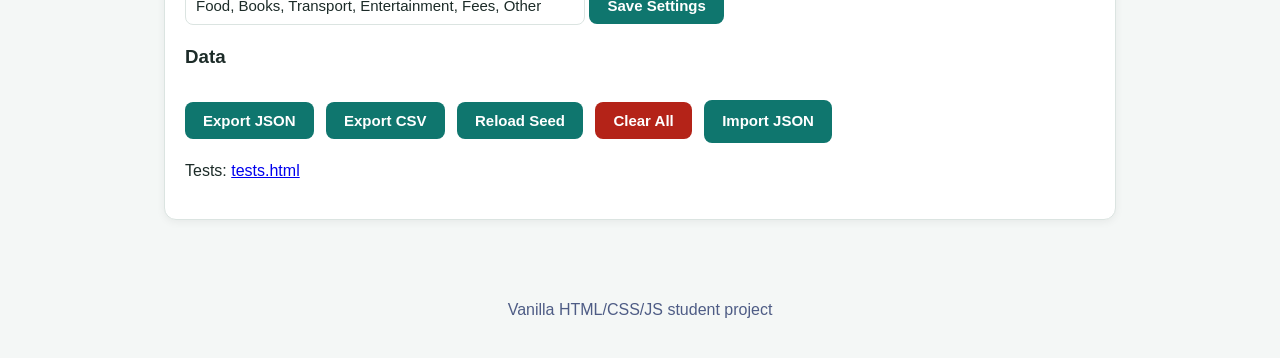
==== commit 33f35686: "fix: microcopy + base-relative rate labels" ====
--- a/index.html
+++ b/index.html
@@ -102,8 +102,8 @@
 <section id="settings" aria-labelledby="set-h">
 <h2 id="set-h">Settings</h2>
 <label for="s-base">Base: </label><select id="s-base"><option>RWF</option><option>USD</option><option>EUR</option></select>
-<label for="s-usd">RWF to USD: </label><input id="s-usd" value = "0.00077">
-<label for="s-eur">RWF to EUR: </label><input id="s-eur" value = "0.00070">
+<label for="s-usd">Rate: base to USD: </label><input id="s-usd" value = "0.00077">
+<label for="s-eur">Rate: base to EUR: </label><input id="s-eur" value = "0.00070">
 <label for="s-display">Display in:</label><select id="s-display"><option>RWF</option><option>USD</option><option>EUR</option></select>
 <label for="s-cats">Categories separated by commas</label><input id="s-cats" value="Food, Books, Transport, Entertainment, Fees, Other">
 <button id="settings-save" type="button">Save Settings</button>
--- a/styles/main.css
+++ b/styles/main.css
@@ -109,7 +109,9 @@
 }
 
 nav {
-    margin-right: 260px;
+    flex: 1;
+    display: flex;
+    justify-content: center;
 }
 
 header h1 {
@@ -326,10 +328,7 @@
         font-size: 14px;
     }
 
-    nav {
-        margin-right: 0;
-
-    }
+    
     main {
         padding: 12px;
     }
@@ -342,6 +341,12 @@
     }
 }
 
+@media (max-width: 360px) {
+    header h1 { font-size: 1.1rem; }
+    nav a { padding: 5px 8px; font-size: 13px; }
+    main { padding: 10px; }
+}
+
 @media (min-width: 768px) {
     nav ul {
         flex-direction: row;
